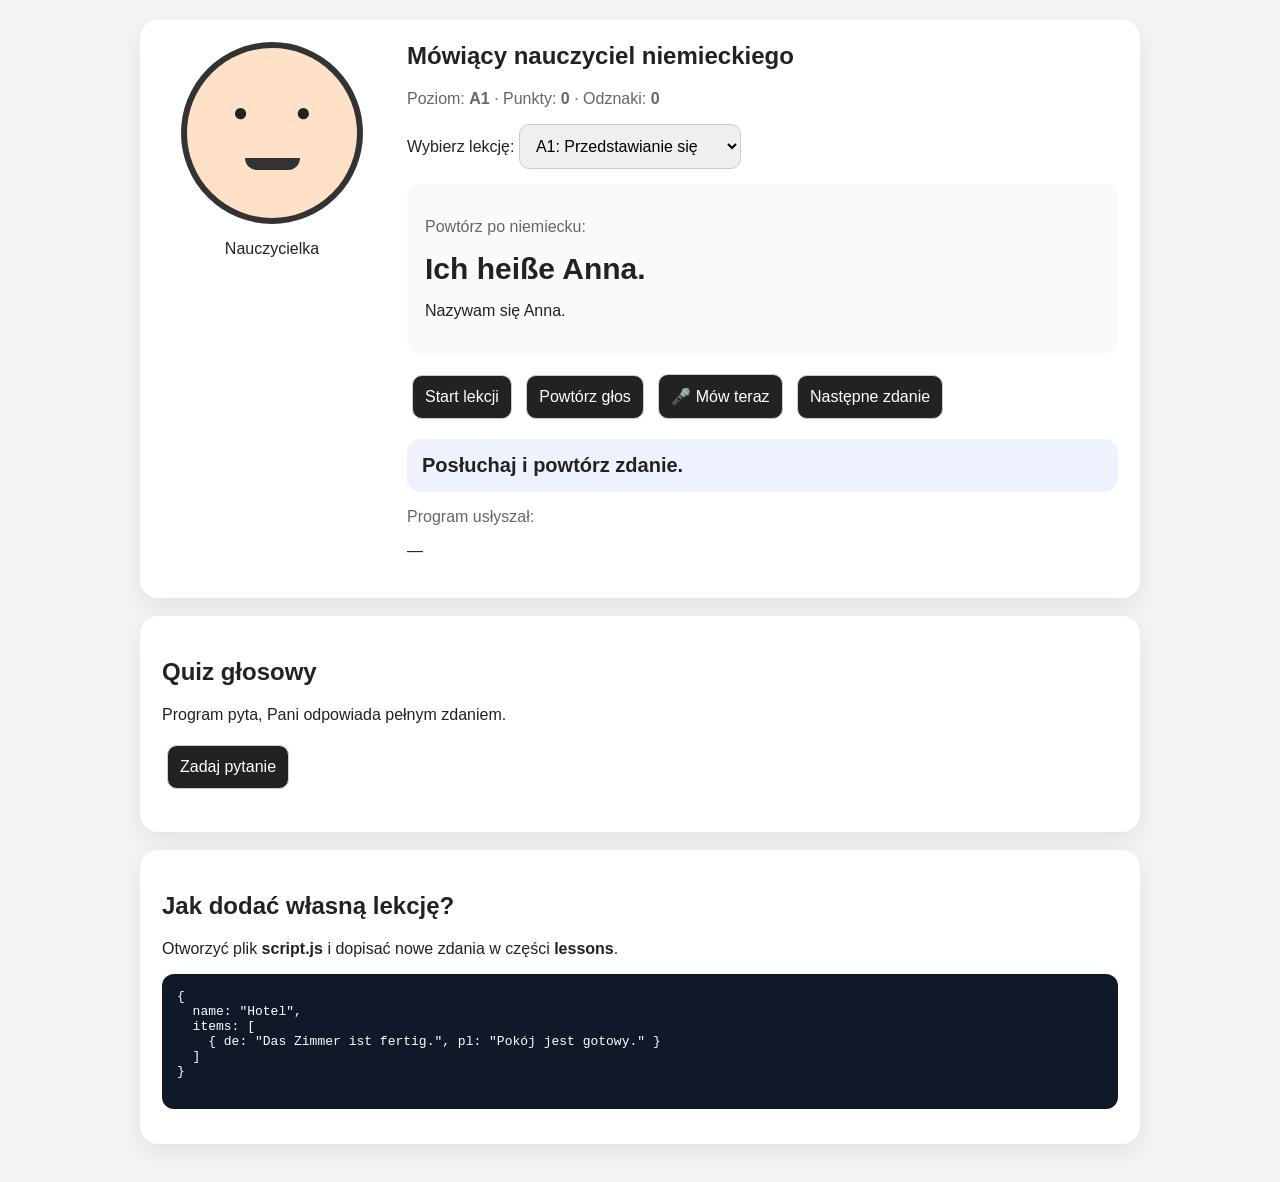
==== index.html @ e27eaa16 "Add files via upload" ====
<!DOCTYPE html>
<html lang="pl">
<head>
  <meta charset="UTF-8" />
  <meta name="viewport" content="width=device-width, initial-scale=1.0" />
  <title>Mówiący Nauczyciel Niemieckiego A1/A2</title>
  <link rel="stylesheet" href="style.css" />
</head>
<body>
  <main class="app">
    <section class="card hero">
      <div class="avatar" id="avatar">
        <div class="face">
          <div class="eyes">● ●</div>
          <div class="mouth" id="mouth"></div>
        </div>
        <p>Nauczycielka</p>
      </div>

      <div class="lesson">
        <h1>Mówiący nauczyciel niemieckiego</h1>
        <p class="small">Poziom: <strong id="level">A1</strong> · Punkty: <strong id="points">0</strong> · Odznaki: <strong id="badges">0</strong></p>

        <label for="lessonSelect">Wybierz lekcję:</label>
        <select id="lessonSelect"></select>

        <div class="phrase-box">
          <p class="label">Powtórz po niemiecku:</p>
          <h2 id="phrase">Kliknij „Start lekcji”</h2>
          <p id="translation"></p>
        </div>

        <div class="buttons">
          <button id="startBtn">Start lekcji</button>
          <button id="speakBtn">Powtórz głos</button>
          <button id="listenBtn">🎤 Mów teraz</button>
          <button id="nextBtn">Następne zdanie</button>
        </div>

        <div class="result" id="result">Tutaj pojawi się wynik wymowy.</div>

        <div class="heard">
          <p class="label">Program usłyszał:</p>
          <p id="heardText">—</p>
        </div>
      </div>
    </section>

    <section class="card">
      <h2>Quiz głosowy</h2>
      <p>Program pyta, Pani odpowiada pełnym zdaniem.</p>
      <button id="quizBtn">Zadaj pytanie</button>
      <p id="quizQuestion"></p>
      <p id="quizHint"></p>
    </section>

    <section class="card">
      <h2>Jak dodać własną lekcję?</h2>
      <p>Otworzyć plik <strong>script.js</strong> i dopisać nowe zdania w części <strong>lessons</strong>.</p>
      <pre>
{
  name: "Hotel",
  items: [
    { de: "Das Zimmer ist fertig.", pl: "Pokój jest gotowy." }
  ]
}
      </pre>
    </section>
  </main>

  <script src="script.js"></script>
</body>
</html>
---- style.css ----
body {
  margin: 0;
  font-family: Arial, sans-serif;
  background: #f3f4f6;
  color: #222;
}

.app {
  max-width: 1000px;
  margin: 0 auto;
  padding: 20px;
}

.card {
  background: white;
  border-radius: 18px;
  padding: 22px;
  margin-bottom: 18px;
  box-shadow: 0 8px 25px rgba(0,0,0,0.08);
}

.hero {
  display: grid;
  grid-template-columns: 220px 1fr;
  gap: 25px;
}

.avatar {
  text-align: center;
}

.face {
  width: 170px;
  height: 170px;
  border-radius: 50%;
  background: #ffe1c7;
  margin: 0 auto;
  display: flex;
  flex-direction: column;
  justify-content: center;
  align-items: center;
  border: 6px solid #333;
}

.eyes {
  font-size: 26px;
  letter-spacing: 20px;
  margin-left: 20px;
}

.mouth {
  width: 55px;
  height: 12px;
  margin-top: 30px;
  background: #333;
  border-radius: 0 0 30px 30px;
}

.avatar.speaking .mouth {
  animation: talk 0.25s infinite alternate;
}

@keyframes talk {
  from { height: 8px; width: 45px; }
  to { height: 32px; width: 65px; border-radius: 50%; }
}

h1 {
  margin-top: 0;
}

.small, .label {
  color: #666;
}

select, button {
  font-size: 16px;
  padding: 12px;
  border-radius: 10px;
  border: 1px solid #ccc;
}

button {
  cursor: pointer;
  background: #222;
  color: white;
  margin: 5px;
}

button:hover {
  opacity: 0.85;
}

.phrase-box {
  background: #f8fafc;
  padding: 18px;
  border-radius: 14px;
  margin: 15px 0;
}

.phrase-box h2 {
  font-size: 30px;
  margin: 5px 0;
}

.result {
  font-size: 20px;
  font-weight: bold;
  padding: 15px;
  border-radius: 14px;
  background: #eef2ff;
  margin-top: 15px;
}

.heard {
  margin-top: 15px;
}

pre {
  background: #111827;
  color: white;
  padding: 15px;
  border-radius: 12px;
  overflow-x: auto;
}

@media (max-width: 700px) {
  .hero {
    grid-template-columns: 1fr;
  }
}
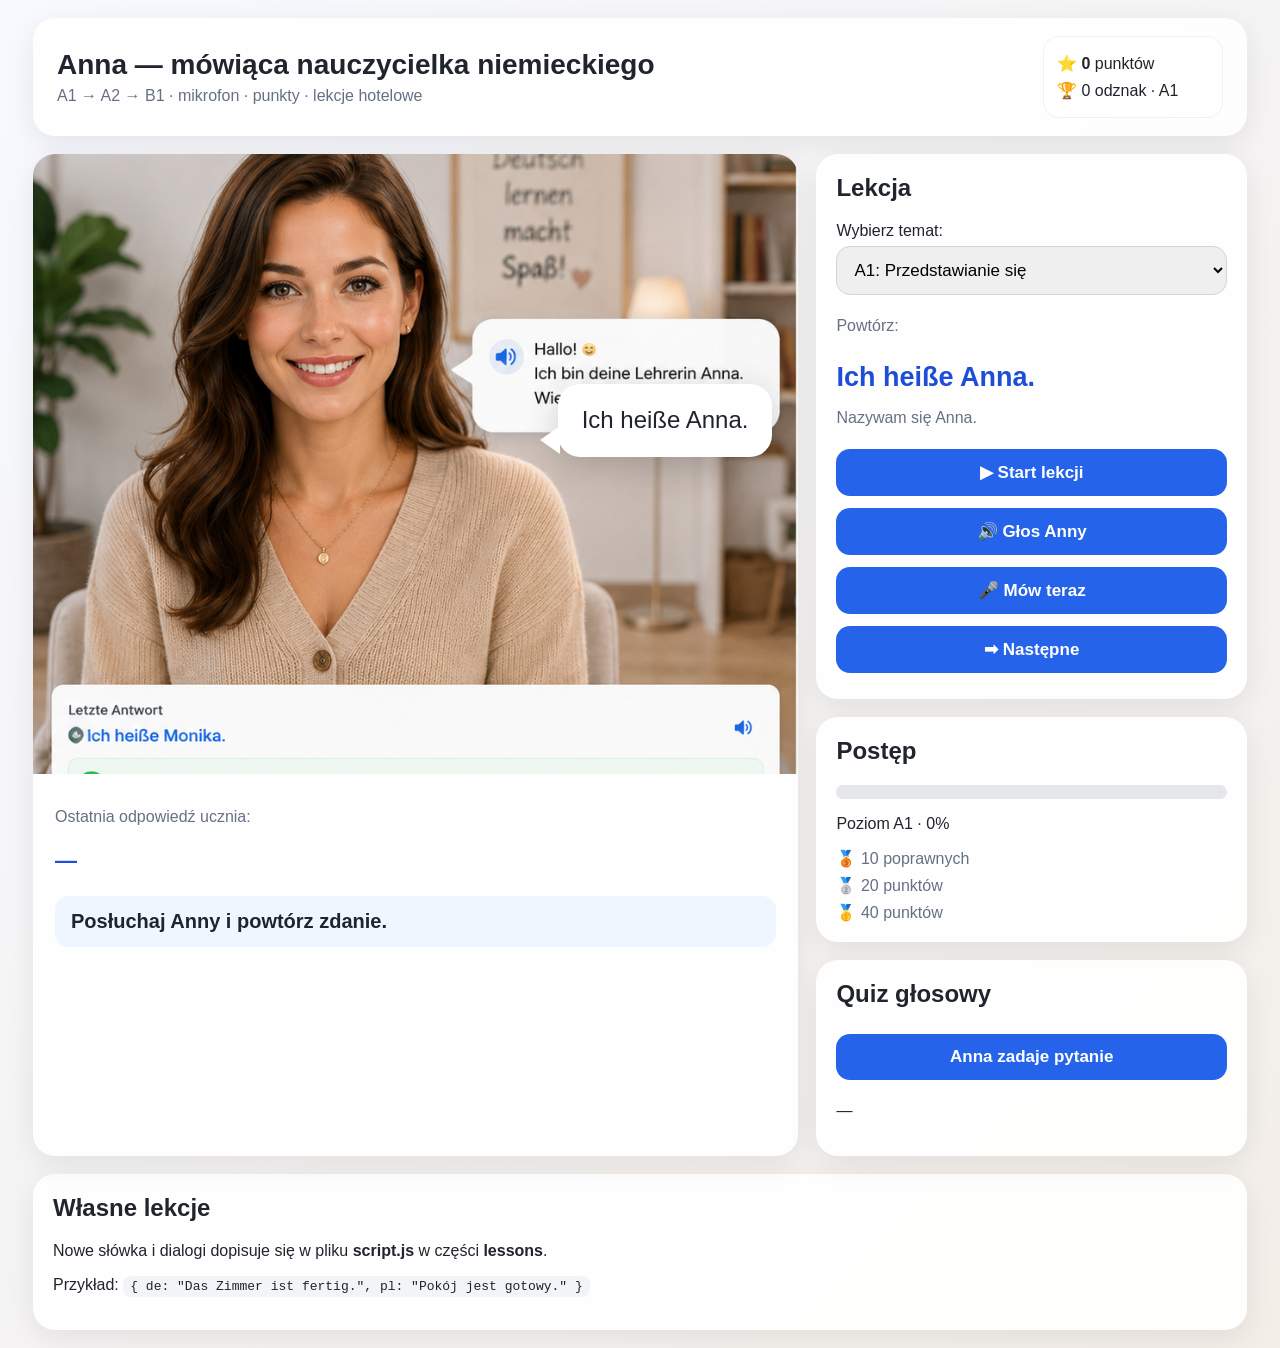
==== commit bc74e6b9: "Add files via upload" ====
--- a/index.html
+++ b/index.html
@@ -3,68 +3,85 @@
 <head>
   <meta charset="UTF-8" />
   <meta name="viewport" content="width=device-width, initial-scale=1.0" />
-  <title>Mówiący Nauczyciel Niemieckiego A1/A2</title>
+  <title>Anna — mówiąca nauczycielka niemieckiego</title>
   <link rel="stylesheet" href="style.css" />
 </head>
 <body>
   <main class="app">
-    <section class="card hero">
-      <div class="avatar" id="avatar">
-        <div class="face">
-          <div class="eyes">● ●</div>
-          <div class="mouth" id="mouth"></div>
-        </div>
-        <p>Nauczycielka</p>
+    <header class="topbar">
+      <div>
+        <h1>Anna — mówiąca nauczycielka niemieckiego</h1>
+        <p>A1 → A2 → B1 · mikrofon · punkty · lekcje hotelowe</p>
       </div>
+      <div class="scorebox">
+        ⭐ <strong id="points">0</strong> punktów<br>
+        🏆 <span id="badges">0</span> odznak · <span id="level">A1</span>
+      </div>
+    </header>
 
-      <div class="lesson">
-        <h1>Mówiący nauczyciel niemieckiego</h1>
-        <p class="small">Poziom: <strong id="level">A1</strong> · Punkty: <strong id="points">0</strong> · Odznaki: <strong id="badges">0</strong></p>
-
-        <label for="lessonSelect">Wybierz lekcję:</label>
-        <select id="lessonSelect"></select>
-
-        <div class="phrase-box">
-          <p class="label">Powtórz po niemiecku:</p>
-          <h2 id="phrase">Kliknij „Start lekcji”</h2>
-          <p id="translation"></p>
+    <section class="layout">
+      <section class="teacher-card">
+        <div class="teacher-wrap" id="teacherWrap">
+          <img src="anna_nauczycielka.png" alt="Anna, wirtualna nauczycielka niemieckiego" class="teacher-img">
+          <div class="speech-bubble" id="speechBubble">
+            Hallo! Ich bin deine Lehrerin Anna. Wie heißt du?
+          </div>
+          <div class="talk-indicator" id="talkIndicator">
+            <span></span><span></span><span></span>
+          </div>
         </div>
 
-        <div class="buttons">
-          <button id="startBtn">Start lekcji</button>
-          <button id="speakBtn">Powtórz głos</button>
-          <button id="listenBtn">🎤 Mów teraz</button>
-          <button id="nextBtn">Następne zdanie</button>
+        <div class="last-answer">
+          <p class="mini-title">Ostatnia odpowiedź ucznia:</p>
+          <p id="heardText">—</p>
+          <div class="feedback" id="result">Kliknij „Start lekcji”.</div>
+        </div>
+      </section>
+
+      <aside class="panel">
+        <div class="box">
+          <h2>Lekcja</h2>
+          <label for="lessonSelect">Wybierz temat:</label>
+          <select id="lessonSelect"></select>
+
+          <p class="mini-title">Powtórz:</p>
+          <h3 id="phrase">Ich heiße Anna.</h3>
+          <p id="translation">Nazywam się Anna.</p>
+
+          <div class="buttons">
+            <button id="startBtn">▶ Start lekcji</button>
+            <button id="speakBtn">🔊 Głos Anny</button>
+            <button id="listenBtn">🎤 Mów teraz</button>
+            <button id="nextBtn">➡ Następne</button>
+          </div>
         </div>
 
-        <div class="result" id="result">Tutaj pojawi się wynik wymowy.</div>
+        <div class="box">
+          <h2>Postęp</h2>
+          <div class="progress">
+            <div id="progressFill"></div>
+          </div>
+          <p id="progressText">Poziom A1</p>
+          <div class="badges">
+            <span>🥉 10 poprawnych</span>
+            <span>🥈 20 punktów</span>
+            <span>🥇 40 punktów</span>
+          </div>
+        </div>
 
-        <div class="heard">
-          <p class="label">Program usłyszał:</p>
-          <p id="heardText">—</p>
+        <div class="box">
+          <h2>Quiz głosowy</h2>
+          <button id="quizBtn">Anna zadaje pytanie</button>
+          <p id="quizQuestion">—</p>
+          <p class="hint" id="quizHint"></p>
         </div>
-      </div>
+      </aside>
     </section>
 
-    <section class="card">
-      <h2>Quiz głosowy</h2>
-      <p>Program pyta, Pani odpowiada pełnym zdaniem.</p>
-      <button id="quizBtn">Zadaj pytanie</button>
-      <p id="quizQuestion"></p>
-      <p id="quizHint"></p>
-    </section>
-
-    <section class="card">
-      <h2>Jak dodać własną lekcję?</h2>
-      <p>Otworzyć plik <strong>script.js</strong> i dopisać nowe zdania w części <strong>lessons</strong>.</p>
-      <pre>
-{
-  name: "Hotel",
-  items: [
-    { de: "Das Zimmer ist fertig.", pl: "Pokój jest gotowy." }
-  ]
-}
-      </pre>
+    <section class="box full">
+      <h2>Własne lekcje</h2>
+      <p>Nowe słówka i dialogi dopisuje się w pliku <strong>script.js</strong> w części <strong>lessons</strong>.</p>
+      <p>Przykład: <code>{ de: "Das Zimmer ist fertig.", pl: "Pokój jest gotowy." }</code></p>
     </section>
   </main>
 
--- a/style.css
+++ b/style.css
@@ -1,131 +1,273 @@
+* {
+  box-sizing: border-box;
+}
+
 body {
   margin: 0;
   font-family: Arial, sans-serif;
-  background: #f3f4f6;
-  color: #222;
+  background: linear-gradient(135deg, #f7f9ff, #f3eee8);
+  color: #20242c;
 }
 
 .app {
-  max-width: 1000px;
+  max-width: 1250px;
   margin: 0 auto;
-  padding: 20px;
-}
-
-.card {
+  padding: 18px;
+}
+
+.topbar {
+  background: rgba(255,255,255,0.88);
+  border-radius: 22px;
+  padding: 18px 24px;
+  display: flex;
+  justify-content: space-between;
+  gap: 18px;
+  align-items: center;
+  box-shadow: 0 8px 30px rgba(0,0,0,0.08);
+  margin-bottom: 18px;
+}
+
+.topbar h1 {
+  margin: 0 0 6px;
+  font-size: 28px;
+}
+
+.topbar p {
+  margin: 0;
+  color: #667085;
+}
+
+.scorebox {
+  min-width: 180px;
   background: white;
-  border-radius: 18px;
-  padding: 22px;
-  margin-bottom: 18px;
-  box-shadow: 0 8px 25px rgba(0,0,0,0.08);
-}
-
-.hero {
+  padding: 14px;
+  border-radius: 16px;
+  box-shadow: inset 0 0 0 1px #eef2f7;
+  line-height: 1.7;
+}
+
+.layout {
   display: grid;
-  grid-template-columns: 220px 1fr;
-  gap: 25px;
-}
-
-.avatar {
-  text-align: center;
-}
-
-.face {
-  width: 170px;
-  height: 170px;
-  border-radius: 50%;
-  background: #ffe1c7;
-  margin: 0 auto;
+  grid-template-columns: 1.6fr 0.9fr;
+  gap: 18px;
+}
+
+.teacher-card, .box {
+  background: rgba(255,255,255,0.92);
+  border-radius: 22px;
+  box-shadow: 0 8px 30px rgba(0,0,0,0.08);
+}
+
+.teacher-card {
+  overflow: hidden;
+}
+
+.teacher-wrap {
+  position: relative;
+  min-height: 620px;
+  background: #fff;
+}
+
+.teacher-img {
+  width: 100%;
+  height: 620px;
+  object-fit: cover;
+  object-position: left center;
+  display: block;
+}
+
+.speech-bubble {
+  position: absolute;
+  right: 26px;
+  top: 230px;
+  max-width: 410px;
+  background: white;
+  border-radius: 22px;
+  padding: 20px 24px;
+  font-size: 24px;
+  line-height: 1.35;
+  box-shadow: 0 10px 35px rgba(0,0,0,0.18);
+}
+
+.speech-bubble::before {
+  content: "";
+  position: absolute;
+  left: -18px;
+  top: 42px;
+  border-top: 14px solid transparent;
+  border-bottom: 14px solid transparent;
+  border-right: 20px solid white;
+}
+
+.talk-indicator {
+  display: none;
+  position: absolute;
+  left: 33%;
+  bottom: 205px;
+  background: rgba(255,255,255,0.9);
+  border-radius: 999px;
+  padding: 10px 14px;
+  gap: 6px;
+}
+
+.talk-indicator span {
+  width: 8px;
+  height: 20px;
+  background: #2563eb;
+  border-radius: 999px;
+  display: inline-block;
+  animation: wave 0.45s infinite alternate;
+}
+
+.talk-indicator span:nth-child(2) { animation-delay: 0.15s; }
+.talk-indicator span:nth-child(3) { animation-delay: 0.3s; }
+
+.teacher-wrap.speaking .talk-indicator {
   display: flex;
-  flex-direction: column;
-  justify-content: center;
-  align-items: center;
-  border: 6px solid #333;
-}
-
-.eyes {
-  font-size: 26px;
-  letter-spacing: 20px;
-  margin-left: 20px;
-}
-
-.mouth {
-  width: 55px;
-  height: 12px;
-  margin-top: 30px;
-  background: #333;
-  border-radius: 0 0 30px 30px;
-}
-
-.avatar.speaking .mouth {
-  animation: talk 0.25s infinite alternate;
-}
-
-@keyframes talk {
-  from { height: 8px; width: 45px; }
-  to { height: 32px; width: 65px; border-radius: 50%; }
-}
-
-h1 {
-  margin-top: 0;
-}
-
-.small, .label {
-  color: #666;
-}
-
-select, button {
-  font-size: 16px;
-  padding: 12px;
-  border-radius: 10px;
-  border: 1px solid #ccc;
-}
-
-button {
-  cursor: pointer;
-  background: #222;
-  color: white;
-  margin: 5px;
-}
-
-button:hover {
-  opacity: 0.85;
-}
-
-.phrase-box {
-  background: #f8fafc;
-  padding: 18px;
+}
+
+.teacher-wrap.speaking .teacher-img {
+  filter: brightness(1.04);
+}
+
+@keyframes wave {
+  from { transform: scaleY(0.45); }
+  to { transform: scaleY(1.4); }
+}
+
+.last-answer {
+  padding: 18px 22px 22px;
+}
+
+.mini-title {
+  color: #667085;
+  margin-bottom: 6px;
+}
+
+#heardText {
+  color: #1d4ed8;
+  font-size: 22px;
+  font-weight: bold;
+}
+
+.feedback {
+  padding: 14px 16px;
   border-radius: 14px;
-  margin: 15px 0;
-}
-
-.phrase-box h2 {
-  font-size: 30px;
-  margin: 5px 0;
-}
-
-.result {
+  background: #eef6ff;
   font-size: 20px;
   font-weight: bold;
-  padding: 15px;
+}
+
+.panel {
+  display: grid;
+  gap: 18px;
+}
+
+.box {
+  padding: 20px;
+}
+
+.box h2 {
+  margin-top: 0;
+}
+
+select, button {
+  width: 100%;
+  font-size: 17px;
+  padding: 13px;
   border-radius: 14px;
-  background: #eef2ff;
-  margin-top: 15px;
-}
-
-.heard {
-  margin-top: 15px;
-}
-
-pre {
-  background: #111827;
+  border: 1px solid #d0d5dd;
+  margin: 6px 0;
+}
+
+button {
+  border: none;
+  background: #2563eb;
   color: white;
-  padding: 15px;
-  border-radius: 12px;
-  overflow-x: auto;
-}
-
-@media (max-width: 700px) {
-  .hero {
-    grid-template-columns: 1fr;
-  }
-}
+  font-weight: bold;
+  cursor: pointer;
+}
+
+button:hover {
+  opacity: 0.9;
+}
+
+#phrase {
+  font-size: 27px;
+  color: #1d4ed8;
+  margin-bottom: 8px;
+}
+
+#translation {
+  color: #667085;
+}
+
+.progress {
+  height: 14px;
+  background: #e5e7eb;
+  border-radius: 999px;
+  overflow: hidden;
+}
+
+#progressFill {
+  height: 100%;
+  width: 0%;
+  background: #22c55e;
+  transition: width 0.3s;
+}
+
+.badges {
+  display: grid;
+  gap: 8px;
+  margin-top: 12px;
+  color: #667085;
+}
+
+.hint {
+  color: #667085;
+}
+
+.full {
+  margin-top: 18px;
+}
+
+code {
+  background: #f2f4f7;
+  padding: 3px 7px;
+  border-radius: 8px;
+}
+
+@media (max-width: 850px) {
+  .topbar, .layout {
+    display: block;
+  }
+
+  .scorebox {
+    margin-top: 14px;
+  }
+
+  .teacher-wrap {
+    min-height: 500px;
+  }
+
+  .teacher-img {
+    height: 500px;
+  }
+
+  .speech-bubble {
+    left: 18px;
+    right: 18px;
+    top: auto;
+    bottom: 30px;
+    max-width: none;
+    font-size: 19px;
+  }
+
+  .speech-bubble::before {
+    display: none;
+  }
+
+  .panel {
+    margin-top: 18px;
+  }
+}
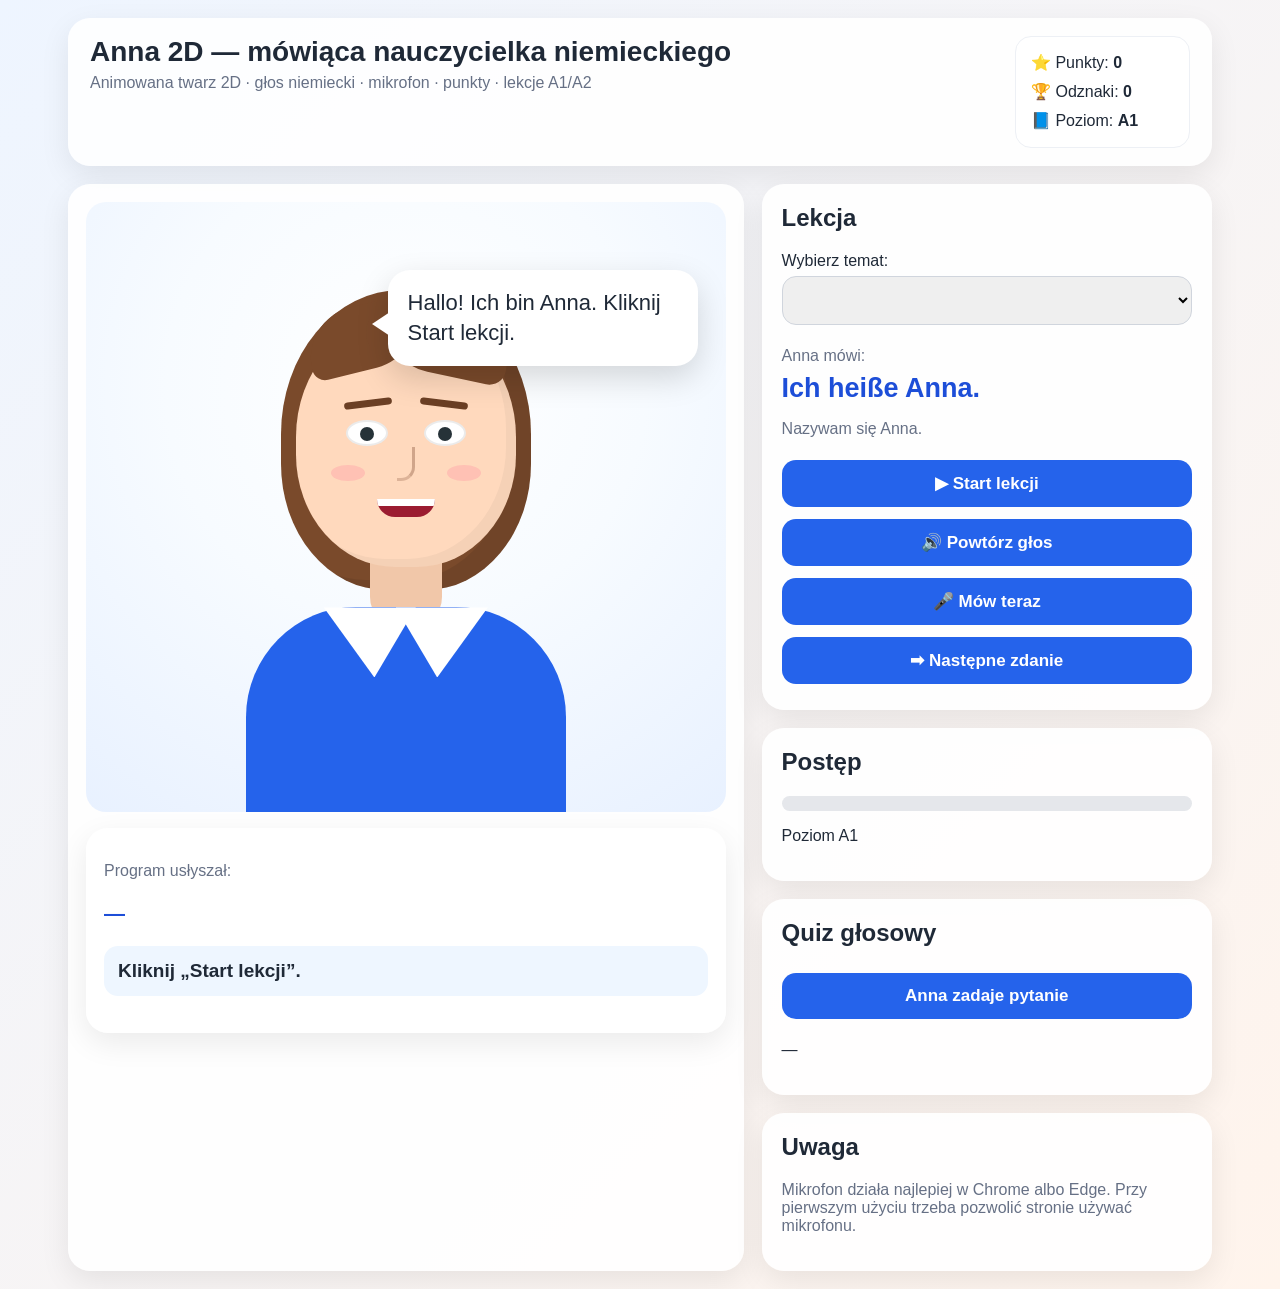
==== commit 34cff78c: "Add files via upload" ====
--- a/index.html
+++ b/index.html
@@ -3,85 +3,105 @@
 <head>
   <meta charset="UTF-8" />
   <meta name="viewport" content="width=device-width, initial-scale=1.0" />
-  <title>Anna — mówiąca nauczycielka niemieckiego</title>
+  <title>Anna 2D — mówiąca nauczycielka niemieckiego</title>
   <link rel="stylesheet" href="style.css" />
 </head>
 <body>
   <main class="app">
     <header class="topbar">
       <div>
-        <h1>Anna — mówiąca nauczycielka niemieckiego</h1>
-        <p>A1 → A2 → B1 · mikrofon · punkty · lekcje hotelowe</p>
+        <h1>Anna 2D — mówiąca nauczycielka niemieckiego</h1>
+        <p>Animowana twarz 2D · głos niemiecki · mikrofon · punkty · lekcje A1/A2</p>
       </div>
       <div class="scorebox">
-        ⭐ <strong id="points">0</strong> punktów<br>
-        🏆 <span id="badges">0</span> odznak · <span id="level">A1</span>
+        ⭐ Punkty: <strong id="points">0</strong><br>
+        🏆 Odznaki: <strong id="badges">0</strong><br>
+        📘 Poziom: <strong id="level">A1</strong>
       </div>
     </header>
 
-    <section class="layout">
-      <section class="teacher-card">
-        <div class="teacher-wrap" id="teacherWrap">
-          <img src="anna_nauczycielka.png" alt="Anna, wirtualna nauczycielka niemieckiego" class="teacher-img">
-          <div class="speech-bubble" id="speechBubble">
-            Hallo! Ich bin deine Lehrerin Anna. Wie heißt du?
+    <section class="main-grid">
+      <section class="teacher-area">
+        <div class="teacher" id="teacher">
+          <div class="hair back-hair"></div>
+          <div class="neck"></div>
+          <div class="body">
+            <div class="collar left"></div>
+            <div class="collar right"></div>
           </div>
-          <div class="talk-indicator" id="talkIndicator">
-            <span></span><span></span><span></span>
+
+          <div class="head">
+            <div class="hair fringe-1"></div>
+            <div class="hair fringe-2"></div>
+            <div class="hair fringe-3"></div>
+
+            <div class="eyebrow left"></div>
+            <div class="eyebrow right"></div>
+
+            <div class="eye left">
+              <div class="pupil"></div>
+            </div>
+            <div class="eye right">
+              <div class="pupil"></div>
+            </div>
+
+            <div class="nose"></div>
+            <div class="cheek left"></div>
+            <div class="cheek right"></div>
+
+            <div class="mouth" id="mouth">
+              <div class="teeth"></div>
+            </div>
+          </div>
+
+          <div class="speech" id="speechBubble">
+            Hallo! Ich bin Anna. Kliknij Start lekcji.
           </div>
         </div>
 
-        <div class="last-answer">
-          <p class="mini-title">Ostatnia odpowiedź ucznia:</p>
+        <div class="answer-card">
+          <p class="label">Program usłyszał:</p>
           <p id="heardText">—</p>
-          <div class="feedback" id="result">Kliknij „Start lekcji”.</div>
+          <p class="feedback" id="result">Kliknij „Start lekcji”.</p>
         </div>
       </section>
 
-      <aside class="panel">
-        <div class="box">
+      <aside class="control-panel">
+        <section class="box">
           <h2>Lekcja</h2>
           <label for="lessonSelect">Wybierz temat:</label>
           <select id="lessonSelect"></select>
 
-          <p class="mini-title">Powtórz:</p>
+          <p class="label">Anna mówi:</p>
           <h3 id="phrase">Ich heiße Anna.</h3>
           <p id="translation">Nazywam się Anna.</p>
 
           <div class="buttons">
             <button id="startBtn">▶ Start lekcji</button>
-            <button id="speakBtn">🔊 Głos Anny</button>
+            <button id="speakBtn">🔊 Powtórz głos</button>
             <button id="listenBtn">🎤 Mów teraz</button>
-            <button id="nextBtn">➡ Następne</button>
+            <button id="nextBtn">➡ Następne zdanie</button>
           </div>
-        </div>
+        </section>
 
-        <div class="box">
+        <section class="box">
           <h2>Postęp</h2>
-          <div class="progress">
-            <div id="progressFill"></div>
-          </div>
+          <div class="progress"><div id="progressFill"></div></div>
           <p id="progressText">Poziom A1</p>
-          <div class="badges">
-            <span>🥉 10 poprawnych</span>
-            <span>🥈 20 punktów</span>
-            <span>🥇 40 punktów</span>
-          </div>
-        </div>
+        </section>
 
-        <div class="box">
+        <section class="box">
           <h2>Quiz głosowy</h2>
           <button id="quizBtn">Anna zadaje pytanie</button>
           <p id="quizQuestion">—</p>
           <p class="hint" id="quizHint"></p>
-        </div>
+        </section>
+
+        <section class="box small">
+          <h2>Uwaga</h2>
+          <p>Mikrofon działa najlepiej w Chrome albo Edge. Przy pierwszym użyciu trzeba pozwolić stronie używać mikrofonu.</p>
+        </section>
       </aside>
-    </section>
-
-    <section class="box full">
-      <h2>Własne lekcje</h2>
-      <p>Nowe słówka i dialogi dopisuje się w pliku <strong>script.js</strong> w części <strong>lessons</strong>.</p>
-      <p>Przykład: <code>{ de: "Das Zimmer ist fertig.", pl: "Pokój jest gotowy." }</code></p>
     </section>
   </main>
 
--- a/style.css
+++ b/style.css
@@ -5,26 +5,25 @@
 body {
   margin: 0;
   font-family: Arial, sans-serif;
-  background: linear-gradient(135deg, #f7f9ff, #f3eee8);
-  color: #20242c;
+  background: linear-gradient(135deg, #eef5ff, #fff4ec);
+  color: #1f2937;
 }
 
 .app {
-  max-width: 1250px;
+  max-width: 1180px;
   margin: 0 auto;
   padding: 18px;
 }
 
 .topbar {
-  background: rgba(255,255,255,0.88);
+  background: rgba(255,255,255,0.9);
   border-radius: 22px;
-  padding: 18px 24px;
+  padding: 18px 22px;
+  margin-bottom: 18px;
   display: flex;
   justify-content: space-between;
-  gap: 18px;
-  align-items: center;
-  box-shadow: 0 8px 30px rgba(0,0,0,0.08);
-  margin-bottom: 18px;
+  gap: 16px;
+  box-shadow: 0 10px 30px rgba(0,0,0,0.08);
 }
 
 .topbar h1 {
@@ -38,127 +37,311 @@
 }
 
 .scorebox {
-  min-width: 180px;
-  background: white;
-  padding: 14px;
+  min-width: 175px;
+  background: #ffffff;
+  border: 1px solid #edf0f5;
   border-radius: 16px;
-  box-shadow: inset 0 0 0 1px #eef2f7;
-  line-height: 1.7;
-}
-
-.layout {
+  padding: 12px 15px;
+  line-height: 1.8;
+}
+
+.main-grid {
   display: grid;
-  grid-template-columns: 1.6fr 0.9fr;
+  grid-template-columns: 1.35fr 0.9fr;
   gap: 18px;
 }
 
-.teacher-card, .box {
+.teacher-area, .box, .answer-card {
   background: rgba(255,255,255,0.92);
   border-radius: 22px;
-  box-shadow: 0 8px 30px rgba(0,0,0,0.08);
-}
-
-.teacher-card {
+  box-shadow: 0 10px 30px rgba(0,0,0,0.08);
+}
+
+.teacher-area {
+  padding: 18px;
+}
+
+.teacher {
+  position: relative;
+  height: 610px;
+  border-radius: 20px;
+  background: radial-gradient(circle at 50% 30%, #ffffff 0, #f7fbff 45%, #e8f1ff 100%);
   overflow: hidden;
 }
 
-.teacher-wrap {
-  position: relative;
-  min-height: 620px;
-  background: #fff;
-}
-
-.teacher-img {
+.teacher.speaking .head {
+  animation: headTalk 1.2s infinite ease-in-out;
+}
+
+@keyframes headTalk {
+  0%, 100% { transform: translateX(-50%) rotate(-1deg); }
+  50% { transform: translateX(-50%) rotate(1.5deg); }
+}
+
+.back-hair {
+  position: absolute;
+  width: 250px;
+  height: 300px;
+  background: #7a4a2b;
+  border-radius: 48% 48% 42% 42%;
+  left: 50%;
+  top: 88px;
+  transform: translateX(-50%);
+  box-shadow: inset -20px -10px 0 rgba(0,0,0,0.08);
+}
+
+.neck {
+  position: absolute;
+  width: 72px;
+  height: 100px;
+  background: #f1c7a9;
+  left: 50%;
+  top: 325px;
+  transform: translateX(-50%);
+  border-radius: 30px;
+}
+
+.body {
+  position: absolute;
+  width: 320px;
+  height: 230px;
+  background: #2563eb;
+  left: 50%;
+  top: 405px;
+  transform: translateX(-50%);
+  border-radius: 110px 110px 0 0;
+}
+
+.collar {
+  position: absolute;
+  width: 92px;
+  height: 70px;
+  background: white;
+  top: 0;
+}
+
+.collar.left {
+  left: 78px;
+  clip-path: polygon(0 0, 100% 0, 55% 100%);
+}
+
+.collar.right {
+  right: 78px;
+  clip-path: polygon(0 0, 100% 0, 45% 100%);
+}
+
+.head {
+  position: absolute;
+  width: 220px;
+  height: 250px;
+  background: #ffd9bd;
+  left: 50%;
+  top: 115px;
+  transform: translateX(-50%);
+  border-radius: 48% 48% 45% 45%;
+  box-shadow: inset -10px -8px 0 rgba(0,0,0,0.04);
+  transform-origin: 50% 85%;
+}
+
+.fringe-1, .fringe-2, .fringe-3 {
+  position: absolute;
+  background: #7a4a2b;
+  top: -12px;
+}
+
+.fringe-1 {
+  width: 115px;
+  height: 65px;
+  left: 10px;
+  border-radius: 80px 20px 80px 20px;
+  transform: rotate(-14deg);
+}
+
+.fringe-2 {
+  width: 130px;
+  height: 70px;
+  right: 5px;
+  border-radius: 20px 80px 25px 80px;
+  transform: rotate(12deg);
+}
+
+.fringe-3 {
+  width: 80px;
+  height: 55px;
+  left: 70px;
+  border-radius: 40px;
+}
+
+.eyebrow {
+  position: absolute;
+  top: 83px;
+  width: 48px;
+  height: 7px;
+  background: #6b3f24;
+  border-radius: 20px;
+}
+
+.eyebrow.left {
+  left: 48px;
+  transform: rotate(-7deg);
+}
+
+.eyebrow.right {
+  right: 48px;
+  transform: rotate(7deg);
+}
+
+.eye {
+  position: absolute;
+  top: 103px;
+  width: 42px;
+  height: 26px;
+  background: white;
+  border-radius: 50%;
+  overflow: hidden;
+  border: 2px solid rgba(0,0,0,0.08);
+  animation: blink 5s infinite;
+}
+
+.eye.left {
+  left: 50px;
+}
+
+.eye.right {
+  right: 50px;
+}
+
+@keyframes blink {
+  0%, 92%, 100% { transform: scaleY(1); }
+  95% { transform: scaleY(0.08); }
+}
+
+.pupil {
+  width: 14px;
+  height: 14px;
+  background: #263238;
+  border-radius: 50%;
+  margin: 5px auto;
+}
+
+.nose {
+  position: absolute;
+  left: 50%;
+  top: 130px;
+  width: 18px;
+  height: 34px;
+  border-right: 3px solid rgba(120,70,45,0.35);
+  border-bottom: 3px solid rgba(120,70,45,0.25);
+  border-radius: 0 0 14px 0;
+  transform: translateX(-50%);
+}
+
+.cheek {
+  position: absolute;
+  top: 148px;
+  width: 34px;
+  height: 16px;
+  background: rgba(255,120,150,0.25);
+  border-radius: 50%;
+}
+
+.cheek.left {
+  left: 35px;
+}
+
+.cheek.right {
+  right: 35px;
+}
+
+.mouth {
+  position: absolute;
+  left: 50%;
+  top: 182px;
+  width: 58px;
+  height: 18px;
+  background: #9b1c31;
+  border-radius: 0 0 40px 40px;
+  transform: translateX(-50%);
+  overflow: hidden;
+  transition: height 0.1s, width 0.1s, border-radius 0.1s;
+}
+
+.teeth {
   width: 100%;
-  height: 620px;
-  object-fit: cover;
-  object-position: left center;
-  display: block;
-}
-
-.speech-bubble {
-  position: absolute;
-  right: 26px;
-  top: 230px;
-  max-width: 410px;
+  height: 7px;
   background: white;
+}
+
+.teacher.speaking .mouth {
+  animation: mouthTalk 0.23s infinite alternate;
+}
+
+@keyframes mouthTalk {
+  0% {
+    width: 42px;
+    height: 10px;
+    border-radius: 0 0 30px 30px;
+  }
+  50% {
+    width: 56px;
+    height: 30px;
+    border-radius: 45%;
+  }
+  100% {
+    width: 68px;
+    height: 42px;
+    border-radius: 50%;
+  }
+}
+
+.speech {
+  position: absolute;
+  right: 28px;
+  top: 68px;
+  max-width: 310px;
+  background: white;
+  padding: 18px 20px;
   border-radius: 22px;
-  padding: 20px 24px;
-  font-size: 24px;
+  font-size: 22px;
   line-height: 1.35;
-  box-shadow: 0 10px 35px rgba(0,0,0,0.18);
-}
-
-.speech-bubble::before {
+  box-shadow: 0 12px 32px rgba(0,0,0,0.15);
+}
+
+.speech::after {
   content: "";
   position: absolute;
-  left: -18px;
-  top: 42px;
-  border-top: 14px solid transparent;
-  border-bottom: 14px solid transparent;
-  border-right: 20px solid white;
-}
-
-.talk-indicator {
-  display: none;
-  position: absolute;
-  left: 33%;
-  bottom: 205px;
-  background: rgba(255,255,255,0.9);
-  border-radius: 999px;
-  padding: 10px 14px;
-  gap: 6px;
-}
-
-.talk-indicator span {
-  width: 8px;
-  height: 20px;
-  background: #2563eb;
-  border-radius: 999px;
-  display: inline-block;
-  animation: wave 0.45s infinite alternate;
-}
-
-.talk-indicator span:nth-child(2) { animation-delay: 0.15s; }
-.talk-indicator span:nth-child(3) { animation-delay: 0.3s; }
-
-.teacher-wrap.speaking .talk-indicator {
-  display: flex;
-}
-
-.teacher-wrap.speaking .teacher-img {
-  filter: brightness(1.04);
-}
-
-@keyframes wave {
-  from { transform: scaleY(0.45); }
-  to { transform: scaleY(1.4); }
-}
-
-.last-answer {
-  padding: 18px 22px 22px;
-}
-
-.mini-title {
+  left: -16px;
+  bottom: 30px;
+  border-top: 12px solid transparent;
+  border-bottom: 12px solid transparent;
+  border-right: 18px solid white;
+}
+
+.answer-card {
+  margin-top: 16px;
+  padding: 18px;
+}
+
+.label {
   color: #667085;
-  margin-bottom: 6px;
+  margin-bottom: 7px;
 }
 
 #heardText {
   color: #1d4ed8;
-  font-size: 22px;
+  font-size: 21px;
   font-weight: bold;
 }
 
 .feedback {
-  padding: 14px 16px;
+  background: #eef6ff;
   border-radius: 14px;
-  background: #eef6ff;
-  font-size: 20px;
+  padding: 14px;
+  font-size: 19px;
   font-weight: bold;
 }
 
-.panel {
+.control-panel {
   display: grid;
   gap: 18px;
 }
@@ -195,15 +378,15 @@
 #phrase {
   font-size: 27px;
   color: #1d4ed8;
-  margin-bottom: 8px;
-}
-
-#translation {
+  margin: 8px 0;
+}
+
+#translation, .hint, .small p {
   color: #667085;
 }
 
 .progress {
-  height: 14px;
+  height: 15px;
   background: #e5e7eb;
   border-radius: 999px;
   overflow: hidden;
@@ -211,63 +394,34 @@
 
 #progressFill {
   height: 100%;
-  width: 0%;
+  width: 0;
   background: #22c55e;
   transition: width 0.3s;
 }
 
-.badges {
-  display: grid;
-  gap: 8px;
-  margin-top: 12px;
-  color: #667085;
-}
-
-.hint {
-  color: #667085;
-}
-
-.full {
-  margin-top: 18px;
-}
-
-code {
-  background: #f2f4f7;
-  padding: 3px 7px;
-  border-radius: 8px;
-}
-
-@media (max-width: 850px) {
-  .topbar, .layout {
+@media (max-width: 900px) {
+  .topbar, .main-grid {
     display: block;
   }
 
-  .scorebox {
-    margin-top: 14px;
-  }
-
-  .teacher-wrap {
-    min-height: 500px;
-  }
-
-  .teacher-img {
-    height: 500px;
-  }
-
-  .speech-bubble {
+  .scorebox, .control-panel {
+    margin-top: 16px;
+  }
+
+  .teacher {
+    height: 560px;
+  }
+
+  .speech {
     left: 18px;
     right: 18px;
     top: auto;
-    bottom: 30px;
+    bottom: 24px;
     max-width: none;
     font-size: 19px;
   }
 
-  .speech-bubble::before {
+  .speech::after {
     display: none;
   }
-
-  .panel {
-    margin-top: 18px;
-  }
-}
+}
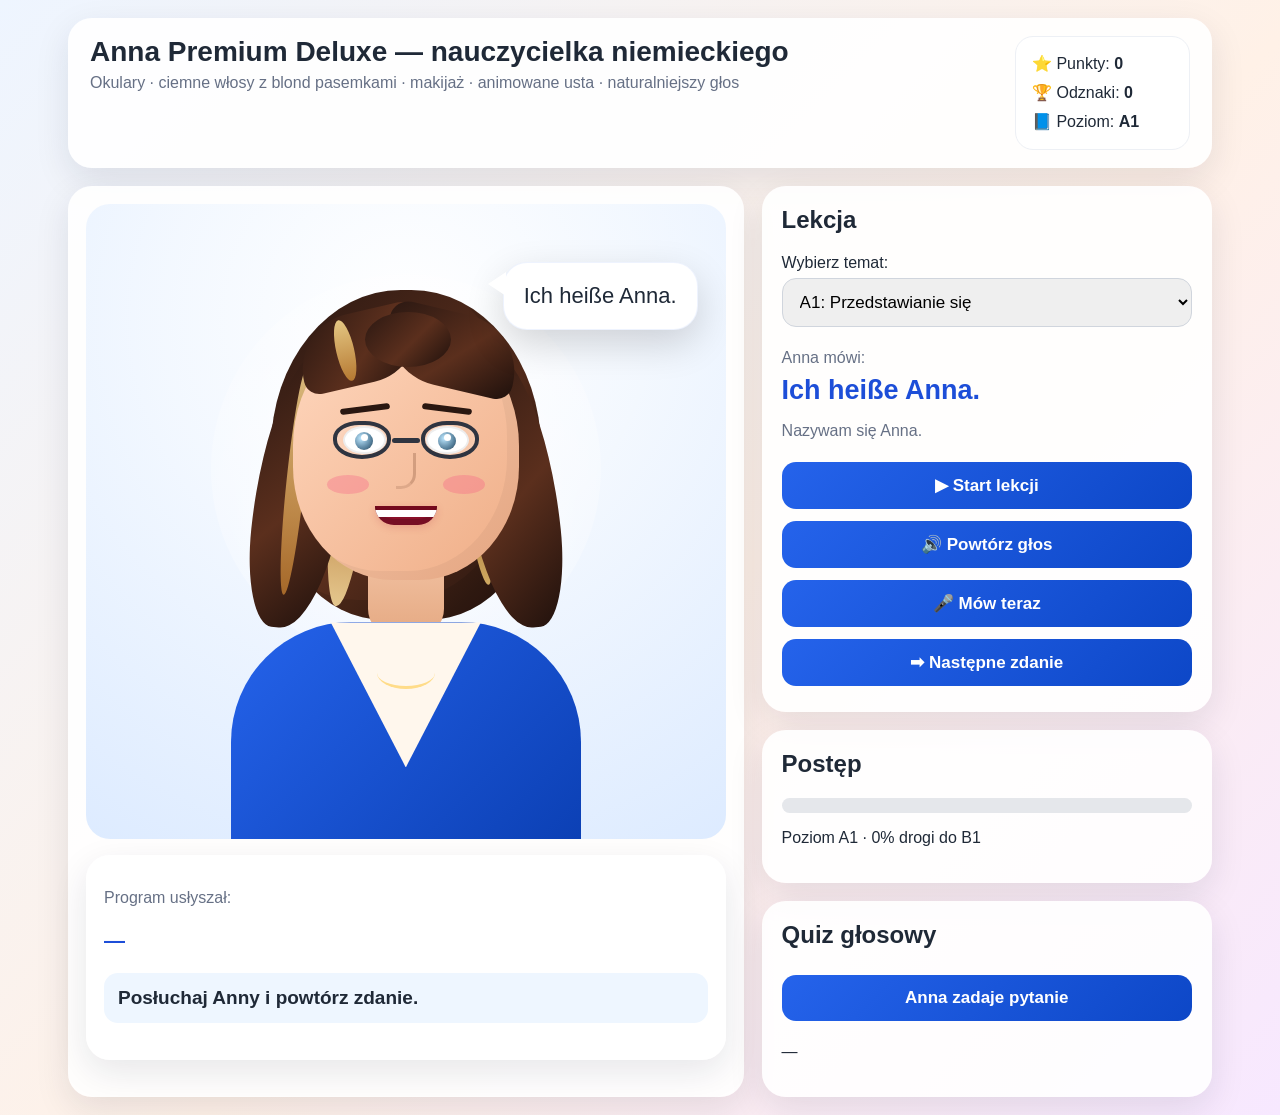
==== commit fa6a6175: "Add files via upload" ====
--- a/index.html
+++ b/index.html
@@ -3,108 +3,73 @@
 <head>
   <meta charset="UTF-8" />
   <meta name="viewport" content="width=device-width, initial-scale=1.0" />
-  <title>Anna 2D — mówiąca nauczycielka niemieckiego</title>
+  <title>Anna Premium Deluxe</title>
   <link rel="stylesheet" href="style.css" />
 </head>
 <body>
-  <main class="app">
-    <header class="topbar">
-      <div>
-        <h1>Anna 2D — mówiąca nauczycielka niemieckiego</h1>
-        <p>Animowana twarz 2D · głos niemiecki · mikrofon · punkty · lekcje A1/A2</p>
+<main class="app">
+  <header class="topbar">
+    <div>
+      <h1>Anna Premium Deluxe — nauczycielka niemieckiego</h1>
+      <p>Okulary · ciemne włosy z blond pasemkami · makijaż · animowane usta · naturalniejszy głos</p>
+    </div>
+    <div class="scorebox">⭐ Punkty: <b id="points">0</b><br>🏆 Odznaki: <b id="badges">0</b><br>📘 Poziom: <b id="level">A1</b></div>
+  </header>
+
+  <section class="main-grid">
+    <section class="teacher-area">
+      <div class="stage">
+        <div class="teacher" id="teacher">
+          <div class="glow"></div>
+          <div class="hair-back"></div><div class="hair-side left"></div><div class="hair-side right"></div>
+          <div class="neck"></div>
+          <div class="body"><div class="shirt"></div><div class="necklace"></div></div>
+          <div class="head">
+            <div class="bang b1"></div><div class="bang b2"></div><div class="bang b3"></div>
+            <div class="brow left"></div><div class="brow right"></div>
+            <div class="eye left"><div class="iris"></div><div class="shine"></div></div>
+            <div class="eye right"><div class="iris"></div><div class="shine"></div></div>
+            <div class="glasses g-left"></div><div class="glasses g-right"></div><div class="glasses-bridge"></div>
+            <div class="nose"></div>
+            <div class="cheek left"></div><div class="cheek right"></div>
+            <div class="mouth"><div class="lip"></div><div class="teeth"></div><div class="tongue"></div></div>
+          </div>
+          <div class="speech" id="speechBubble">Hallo! Ich bin Anna.</div>
+        </div>
       </div>
-      <div class="scorebox">
-        ⭐ Punkty: <strong id="points">0</strong><br>
-        🏆 Odznaki: <strong id="badges">0</strong><br>
-        📘 Poziom: <strong id="level">A1</strong>
+      <div class="answer-card">
+        <p class="label">Program usłyszał:</p>
+        <p id="heardText">—</p>
+        <p class="feedback" id="result">Kliknij „Start lekcji”.</p>
       </div>
-    </header>
+    </section>
 
-    <section class="main-grid">
-      <section class="teacher-area">
-        <div class="teacher" id="teacher">
-          <div class="hair back-hair"></div>
-          <div class="neck"></div>
-          <div class="body">
-            <div class="collar left"></div>
-            <div class="collar right"></div>
-          </div>
-
-          <div class="head">
-            <div class="hair fringe-1"></div>
-            <div class="hair fringe-2"></div>
-            <div class="hair fringe-3"></div>
-
-            <div class="eyebrow left"></div>
-            <div class="eyebrow right"></div>
-
-            <div class="eye left">
-              <div class="pupil"></div>
-            </div>
-            <div class="eye right">
-              <div class="pupil"></div>
-            </div>
-
-            <div class="nose"></div>
-            <div class="cheek left"></div>
-            <div class="cheek right"></div>
-
-            <div class="mouth" id="mouth">
-              <div class="teeth"></div>
-            </div>
-          </div>
-
-          <div class="speech" id="speechBubble">
-            Hallo! Ich bin Anna. Kliknij Start lekcji.
-          </div>
-        </div>
-
-        <div class="answer-card">
-          <p class="label">Program usłyszał:</p>
-          <p id="heardText">—</p>
-          <p class="feedback" id="result">Kliknij „Start lekcji”.</p>
-        </div>
+    <aside class="panel">
+      <section class="box">
+        <h2>Lekcja</h2>
+        <label for="lessonSelect">Wybierz temat:</label>
+        <select id="lessonSelect"></select>
+        <p class="label">Anna mówi:</p>
+        <h3 id="phrase">Ich heiße Anna.</h3>
+        <p id="translation">Nazywam się Anna.</p>
+        <button id="startBtn">▶ Start lekcji</button>
+        <button id="speakBtn">🔊 Powtórz głos</button>
+        <button id="listenBtn">🎤 Mów teraz</button>
+        <button id="nextBtn">➡ Następne zdanie</button>
       </section>
-
-      <aside class="control-panel">
-        <section class="box">
-          <h2>Lekcja</h2>
-          <label for="lessonSelect">Wybierz temat:</label>
-          <select id="lessonSelect"></select>
-
-          <p class="label">Anna mówi:</p>
-          <h3 id="phrase">Ich heiße Anna.</h3>
-          <p id="translation">Nazywam się Anna.</p>
-
-          <div class="buttons">
-            <button id="startBtn">▶ Start lekcji</button>
-            <button id="speakBtn">🔊 Powtórz głos</button>
-            <button id="listenBtn">🎤 Mów teraz</button>
-            <button id="nextBtn">➡ Następne zdanie</button>
-          </div>
-        </section>
-
-        <section class="box">
-          <h2>Postęp</h2>
-          <div class="progress"><div id="progressFill"></div></div>
-          <p id="progressText">Poziom A1</p>
-        </section>
-
-        <section class="box">
-          <h2>Quiz głosowy</h2>
-          <button id="quizBtn">Anna zadaje pytanie</button>
-          <p id="quizQuestion">—</p>
-          <p class="hint" id="quizHint"></p>
-        </section>
-
-        <section class="box small">
-          <h2>Uwaga</h2>
-          <p>Mikrofon działa najlepiej w Chrome albo Edge. Przy pierwszym użyciu trzeba pozwolić stronie używać mikrofonu.</p>
-        </section>
-      </aside>
-    </section>
-  </main>
-
-  <script src="script.js"></script>
+      <section class="box">
+        <h2>Postęp</h2>
+        <div class="progress"><div id="progressFill"></div></div>
+        <p id="progressText">Poziom A1</p>
+      </section>
+      <section class="box">
+        <h2>Quiz głosowy</h2>
+        <button id="quizBtn">Anna zadaje pytanie</button>
+        <p id="quizQuestion">—</p><p class="hint" id="quizHint"></p>
+      </section>
+    </aside>
+  </section>
+</main>
+<script src="script.js"></script>
 </body>
 </html>
--- a/style.css
+++ b/style.css
@@ -1,427 +1,119 @@
-* {
-  box-sizing: border-box;
+*{box-sizing:border-box}body{margin:0;font-family:Arial,sans-serif;background:linear-gradient(135deg,#eef5ff,#fff3ea);color:#1f2937}.app{max-width:1180px;margin:auto;padding:18px}.topbar,.teacher-area,.box,.answer-card{background:rgba(255,255,255,.92);border-radius:24px;box-shadow:0 12px 35px rgba(20,30,60,.1)}.topbar{padding:18px 22px;margin-bottom:18px;display:flex;justify-content:space-between;gap:16px}.topbar h1{margin:0 0 6px;font-size:28px}.topbar p{margin:0;color:#667085}.scorebox{min-width:175px;background:#fff;border:1px solid #edf0f5;border-radius:18px;padding:13px 16px;line-height:1.8}.main-grid{display:grid;grid-template-columns:1.35fr .9fr;gap:18px}.teacher-area{padding:18px}.stage{height:635px;border-radius:24px;background:radial-gradient(circle at 50% 18%,#fff,rgba(239,246,255,.75) 40%,#ddebff 100%);overflow:hidden;position:relative}.teacher{position:relative;width:100%;height:100%}.glow{position:absolute;width:390px;height:390px;left:50%;top:70px;transform:translateX(-50%);background:radial-gradient(circle,rgba(255,255,255,.95),rgba(255,255,255,0));border-radius:50%}.hair-back{position:absolute;width:270px;height:330px;left:50%;top:86px;transform:translateX(-50%);border-radius:48% 48% 42% 42%;background:linear-gradient(135deg,#8b4e2d,#3f2114);box-shadow:inset -26px -20px 0 rgba(0,0,0,.11)}.hair-side{position:absolute;width:90px;height:285px;top:140px;background:linear-gradient(135deg,#8b4e2d,#3f2114)}.hair-side.left{left:calc(50% - 150px);border-radius:80% 20% 70% 40%;transform:rotate(6deg)}.hair-side.right{right:calc(50% - 150px);border-radius:20% 80% 40% 70%;transform:rotate(-6deg)}.neck{position:absolute;width:76px;height:98px;background:linear-gradient(#f4c6a8,#e5a982);left:50%;top:335px;transform:translateX(-50%);border-radius:28px}.body{position:absolute;width:350px;height:235px;left:50%;top:418px;transform:translateX(-50%);background:linear-gradient(135deg,#2563eb,#0b3fb3);border-radius:120px 120px 0 0}.shirt{position:absolute;width:150px;height:145px;background:#fff7ed;left:50%;top:0;transform:translateX(-50%);clip-path:polygon(50% 100%,0 0,100% 0)}.necklace{position:absolute;width:58px;height:32px;border-bottom:3px solid rgba(255,215,120,.85);border-radius:50%;left:50%;top:35px;transform:translateX(-50%)}.head{position:absolute;width:226px;height:258px;background:linear-gradient(135deg,#ffd9bd,#efb38d);left:50%;top:118px;transform:translateX(-50%);border-radius:48% 48% 44% 44%;box-shadow:inset -12px -9px 0 rgba(0,0,0,.045);transform-origin:50% 86%}.teacher.speaking .head{animation:headTalk 1.15s infinite ease-in-out}.teacher.happy .head{animation:happyNod .75s ease-in-out}@keyframes headTalk{0%,100%{transform:translateX(-50%) rotate(-1deg) translateY(0)}50%{transform:translateX(-50%) rotate(1.4deg) translateY(-2px)}}@keyframes happyNod{0%,100%{transform:translateX(-50%) translateY(0)}50%{transform:translateX(-50%) translateY(-7px)}}.bang{position:absolute;top:-10px;background:linear-gradient(135deg,#9a5732,#4b2818)}.b1{width:125px;height:72px;left:5px;border-radius:80px 22px 80px 22px;transform:rotate(-13deg)}.b2{width:135px;height:76px;right:0;border-radius:25px 80px 22px 80px;transform:rotate(13deg)}.b3{width:86px;height:55px;left:72px;border-radius:50%}.brow{position:absolute;top:84px;width:50px;height:7px;background:#5c311d;border-radius:20px}.brow.left{left:47px;transform:rotate(-7deg)}.brow.right{right:47px;transform:rotate(7deg)}.eye{position:absolute;top:104px;width:43px;height:28px;background:#fff;border-radius:50%;border:2px solid rgba(0,0,0,.08);overflow:hidden;animation:blink 5.2s infinite}.eye.left{left:50px}.eye.right{right:50px}@keyframes blink{0%,90%,100%{transform:scaleY(1)}93%{transform:scaleY(.08)}95%{transform:scaleY(1)}}.iris{width:18px;height:18px;background:radial-gradient(circle at 35% 35%,#8ec5ff,#315777 65%,#142232);border-radius:50%;margin:4px auto}.shine{width:7px;height:7px;background:white;border-radius:50%;position:absolute;left:16px;top:6px}.nose{position:absolute;left:50%;top:131px;width:20px;height:36px;border-right:3px solid rgba(120,70,45,.28);border-bottom:3px solid rgba(120,70,45,.18);border-radius:0 0 15px 0;transform:translateX(-50%)}.cheek{position:absolute;top:153px;width:37px;height:17px;background:rgba(255,106,145,.22);border-radius:50%}.cheek.left{left:34px}.cheek.right{right:34px}.mouth{position:absolute;left:50%;top:184px;width:62px;height:19px;background:#8f1426;border-radius:0 0 42px 42px;transform:translateX(-50%);overflow:hidden;transition:all .12s;box-shadow:inset 0 -6px 0 rgba(0,0,0,.12)}.lip{height:4px;background:rgba(90,0,15,.45)}.teeth{height:7px;background:#fff}.tongue{width:44px;height:16px;background:#e95f73;border-radius:50%;margin:8px auto 0}.teacher.speaking .mouth{animation:mouthTalk .18s infinite alternate}.teacher.happy .mouth{width:74px;height:28px;border-radius:0 0 55px 55px}@keyframes mouthTalk{0%{width:46px;height:10px;border-radius:0 0 32px 32px}35%{width:58px;height:26px;border-radius:45%}70%{width:72px;height:42px;border-radius:50%}100%{width:54px;height:18px;border-radius:0 0 40px 40px}}.speech{position:absolute;right:28px;top:58px;max-width:335px;background:white;padding:18px 20px;border-radius:24px;font-size:22px;line-height:1.35;box-shadow:0 14px 38px rgba(0,0,0,.16)}.speech:after{content:"";position:absolute;left:-16px;bottom:33px;border-top:12px solid transparent;border-bottom:12px solid transparent;border-right:18px solid white}.answer-card{margin-top:16px;padding:18px}.label{color:#667085;margin-bottom:7px}#heardText{color:#1d4ed8;font-size:21px;font-weight:bold}.feedback{background:#eef6ff;border-radius:14px;padding:14px;font-size:19px;font-weight:bold}.panel{display:grid;gap:18px}.box{padding:20px}.box h2{margin-top:0}select,button{width:100%;font-size:17px;padding:13px;border-radius:14px;border:1px solid #d0d5dd;margin:6px 0}button{border:none;background:linear-gradient(135deg,#2563eb,#0d47c7);color:white;font-weight:bold;cursor:pointer}#phrase{font-size:27px;color:#1d4ed8;margin:8px 0}#translation,.hint{color:#667085}.progress{height:15px;background:#e5e7eb;border-radius:999px;overflow:hidden}#progressFill{height:100%;width:0;background:linear-gradient(90deg,#22c55e,#16a34a);transition:width .3s}@media(max-width:900px){.topbar,.main-grid{display:block}.scorebox,.panel{margin-top:16px}.stage{height:590px}.speech{left:18px;right:18px;top:auto;bottom:24px;max-width:none;font-size:19px}.speech:after{display:none}.hair-back{top:76px}.head{top:108px}.neck{top:325px}.body{top:405px}}
+
+/* Anna Premium Deluxe v5 — upiększona postać */
+.hair-back, .hair-side, .bang {
+  background: linear-gradient(135deg, #2b1812, #5b2f1d 55%, #1e100c);
+}
+
+.hair-back::before {
+  content: "";
+  position: absolute;
+  width: 38px;
+  height: 285px;
+  left: 62px;
+  top: 32px;
+  background: linear-gradient(180deg, #f2d08a, #b87932, #f6d99b);
+  border-radius: 60% 30% 60% 40%;
+  opacity: 0.9;
+  transform: rotate(5deg);
+}
+
+.hair-back::after {
+  content: "";
+  position: absolute;
+  width: 24px;
+  height: 250px;
+  right: 58px;
+  top: 46px;
+  background: linear-gradient(180deg, #f7d891, #a96524, #f3ca74);
+  border-radius: 40% 60% 40% 60%;
+  opacity: 0.82;
+  transform: rotate(-7deg);
+}
+
+.hair-side.left::after {
+  content: "";
+  position: absolute;
+  width: 18px;
+  height: 230px;
+  left: 30px;
+  top: 22px;
+  background: linear-gradient(180deg, #f5d58f, #b8752d);
+  border-radius: 50%;
+  opacity: 0.85;
+}
+
+.b1::after {
+  content: "";
+  position: absolute;
+  width: 18px;
+  height: 62px;
+  left: 38px;
+  top: 4px;
+  background: linear-gradient(180deg, #f6d98f, #c08134);
+  border-radius: 50%;
+  opacity: 0.9;
+}
+
+.glasses {
+  position: absolute;
+  top: 99px;
+  width: 58px;
+  height: 38px;
+  border: 4px solid #2f3440;
+  border-radius: 45% 45% 50% 50%;
+  background: rgba(255,255,255,0.10);
+  z-index: 8;
+  box-shadow: inset 0 0 10px rgba(255,255,255,0.25);
+}
+
+.g-left { left: 40px; }
+.g-right { right: 40px; }
+
+.glasses-bridge {
+  position: absolute;
+  top: 116px;
+  left: 50%;
+  width: 28px;
+  height: 5px;
+  background: #2f3440;
+  transform: translateX(-50%);
+  border-radius: 8px;
+  z-index: 9;
+}
+
+.eye {
+  z-index: 5;
+}
+
+.brow {
+  height: 6px;
+  background: #2a1710;
+}
+
+.cheek {
+  background: rgba(244, 85, 130, 0.30);
+  width: 42px;
+  height: 19px;
+}
+
+.mouth {
+  background: #8a102a;
+  box-shadow: inset 0 -6px 0 rgba(0,0,0,.15), 0 2px 8px rgba(172,20,52,.18);
+}
+
+.head {
+  background: linear-gradient(135deg, #ffd8bf, #efad86);
+}
+
+.iris {
+  background: radial-gradient(circle at 35% 35%, #b7e5ff, #3c6b8a 65%, #102030);
+}
+
+.speech {
+  border: 1px solid rgba(37,99,235,.08);
 }
 
 body {
-  margin: 0;
-  font-family: Arial, sans-serif;
-  background: linear-gradient(135deg, #eef5ff, #fff4ec);
-  color: #1f2937;
+  background: linear-gradient(135deg, #eef5ff, #fff1e7 55%, #f7e8ff);
 }
-
-.app {
-  max-width: 1180px;
-  margin: 0 auto;
-  padding: 18px;
-}
-
-.topbar {
-  background: rgba(255,255,255,0.9);
-  border-radius: 22px;
-  padding: 18px 22px;
-  margin-bottom: 18px;
-  display: flex;
-  justify-content: space-between;
-  gap: 16px;
-  box-shadow: 0 10px 30px rgba(0,0,0,0.08);
-}
-
-.topbar h1 {
-  margin: 0 0 6px;
-  font-size: 28px;
-}
-
-.topbar p {
-  margin: 0;
-  color: #667085;
-}
-
-.scorebox {
-  min-width: 175px;
-  background: #ffffff;
-  border: 1px solid #edf0f5;
-  border-radius: 16px;
-  padding: 12px 15px;
-  line-height: 1.8;
-}
-
-.main-grid {
-  display: grid;
-  grid-template-columns: 1.35fr 0.9fr;
-  gap: 18px;
-}
-
-.teacher-area, .box, .answer-card {
-  background: rgba(255,255,255,0.92);
-  border-radius: 22px;
-  box-shadow: 0 10px 30px rgba(0,0,0,0.08);
-}
-
-.teacher-area {
-  padding: 18px;
-}
-
-.teacher {
-  position: relative;
-  height: 610px;
-  border-radius: 20px;
-  background: radial-gradient(circle at 50% 30%, #ffffff 0, #f7fbff 45%, #e8f1ff 100%);
-  overflow: hidden;
-}
-
-.teacher.speaking .head {
-  animation: headTalk 1.2s infinite ease-in-out;
-}
-
-@keyframes headTalk {
-  0%, 100% { transform: translateX(-50%) rotate(-1deg); }
-  50% { transform: translateX(-50%) rotate(1.5deg); }
-}
-
-.back-hair {
-  position: absolute;
-  width: 250px;
-  height: 300px;
-  background: #7a4a2b;
-  border-radius: 48% 48% 42% 42%;
-  left: 50%;
-  top: 88px;
-  transform: translateX(-50%);
-  box-shadow: inset -20px -10px 0 rgba(0,0,0,0.08);
-}
-
-.neck {
-  position: absolute;
-  width: 72px;
-  height: 100px;
-  background: #f1c7a9;
-  left: 50%;
-  top: 325px;
-  transform: translateX(-50%);
-  border-radius: 30px;
-}
-
-.body {
-  position: absolute;
-  width: 320px;
-  height: 230px;
-  background: #2563eb;
-  left: 50%;
-  top: 405px;
-  transform: translateX(-50%);
-  border-radius: 110px 110px 0 0;
-}
-
-.collar {
-  position: absolute;
-  width: 92px;
-  height: 70px;
-  background: white;
-  top: 0;
-}
-
-.collar.left {
-  left: 78px;
-  clip-path: polygon(0 0, 100% 0, 55% 100%);
-}
-
-.collar.right {
-  right: 78px;
-  clip-path: polygon(0 0, 100% 0, 45% 100%);
-}
-
-.head {
-  position: absolute;
-  width: 220px;
-  height: 250px;
-  background: #ffd9bd;
-  left: 50%;
-  top: 115px;
-  transform: translateX(-50%);
-  border-radius: 48% 48% 45% 45%;
-  box-shadow: inset -10px -8px 0 rgba(0,0,0,0.04);
-  transform-origin: 50% 85%;
-}
-
-.fringe-1, .fringe-2, .fringe-3 {
-  position: absolute;
-  background: #7a4a2b;
-  top: -12px;
-}
-
-.fringe-1 {
-  width: 115px;
-  height: 65px;
-  left: 10px;
-  border-radius: 80px 20px 80px 20px;
-  transform: rotate(-14deg);
-}
-
-.fringe-2 {
-  width: 130px;
-  height: 70px;
-  right: 5px;
-  border-radius: 20px 80px 25px 80px;
-  transform: rotate(12deg);
-}
-
-.fringe-3 {
-  width: 80px;
-  height: 55px;
-  left: 70px;
-  border-radius: 40px;
-}
-
-.eyebrow {
-  position: absolute;
-  top: 83px;
-  width: 48px;
-  height: 7px;
-  background: #6b3f24;
-  border-radius: 20px;
-}
-
-.eyebrow.left {
-  left: 48px;
-  transform: rotate(-7deg);
-}
-
-.eyebrow.right {
-  right: 48px;
-  transform: rotate(7deg);
-}
-
-.eye {
-  position: absolute;
-  top: 103px;
-  width: 42px;
-  height: 26px;
-  background: white;
-  border-radius: 50%;
-  overflow: hidden;
-  border: 2px solid rgba(0,0,0,0.08);
-  animation: blink 5s infinite;
-}
-
-.eye.left {
-  left: 50px;
-}
-
-.eye.right {
-  right: 50px;
-}
-
-@keyframes blink {
-  0%, 92%, 100% { transform: scaleY(1); }
-  95% { transform: scaleY(0.08); }
-}
-
-.pupil {
-  width: 14px;
-  height: 14px;
-  background: #263238;
-  border-radius: 50%;
-  margin: 5px auto;
-}
-
-.nose {
-  position: absolute;
-  left: 50%;
-  top: 130px;
-  width: 18px;
-  height: 34px;
-  border-right: 3px solid rgba(120,70,45,0.35);
-  border-bottom: 3px solid rgba(120,70,45,0.25);
-  border-radius: 0 0 14px 0;
-  transform: translateX(-50%);
-}
-
-.cheek {
-  position: absolute;
-  top: 148px;
-  width: 34px;
-  height: 16px;
-  background: rgba(255,120,150,0.25);
-  border-radius: 50%;
-}
-
-.cheek.left {
-  left: 35px;
-}
-
-.cheek.right {
-  right: 35px;
-}
-
-.mouth {
-  position: absolute;
-  left: 50%;
-  top: 182px;
-  width: 58px;
-  height: 18px;
-  background: #9b1c31;
-  border-radius: 0 0 40px 40px;
-  transform: translateX(-50%);
-  overflow: hidden;
-  transition: height 0.1s, width 0.1s, border-radius 0.1s;
-}
-
-.teeth {
-  width: 100%;
-  height: 7px;
-  background: white;
-}
-
-.teacher.speaking .mouth {
-  animation: mouthTalk 0.23s infinite alternate;
-}
-
-@keyframes mouthTalk {
-  0% {
-    width: 42px;
-    height: 10px;
-    border-radius: 0 0 30px 30px;
-  }
-  50% {
-    width: 56px;
-    height: 30px;
-    border-radius: 45%;
-  }
-  100% {
-    width: 68px;
-    height: 42px;
-    border-radius: 50%;
-  }
-}
-
-.speech {
-  position: absolute;
-  right: 28px;
-  top: 68px;
-  max-width: 310px;
-  background: white;
-  padding: 18px 20px;
-  border-radius: 22px;
-  font-size: 22px;
-  line-height: 1.35;
-  box-shadow: 0 12px 32px rgba(0,0,0,0.15);
-}
-
-.speech::after {
-  content: "";
-  position: absolute;
-  left: -16px;
-  bottom: 30px;
-  border-top: 12px solid transparent;
-  border-bottom: 12px solid transparent;
-  border-right: 18px solid white;
-}
-
-.answer-card {
-  margin-top: 16px;
-  padding: 18px;
-}
-
-.label {
-  color: #667085;
-  margin-bottom: 7px;
-}
-
-#heardText {
-  color: #1d4ed8;
-  font-size: 21px;
-  font-weight: bold;
-}
-
-.feedback {
-  background: #eef6ff;
-  border-radius: 14px;
-  padding: 14px;
-  font-size: 19px;
-  font-weight: bold;
-}
-
-.control-panel {
-  display: grid;
-  gap: 18px;
-}
-
-.box {
-  padding: 20px;
-}
-
-.box h2 {
-  margin-top: 0;
-}
-
-select, button {
-  width: 100%;
-  font-size: 17px;
-  padding: 13px;
-  border-radius: 14px;
-  border: 1px solid #d0d5dd;
-  margin: 6px 0;
-}
-
-button {
-  border: none;
-  background: #2563eb;
-  color: white;
-  font-weight: bold;
-  cursor: pointer;
-}
-
-button:hover {
-  opacity: 0.9;
-}
-
-#phrase {
-  font-size: 27px;
-  color: #1d4ed8;
-  margin: 8px 0;
-}
-
-#translation, .hint, .small p {
-  color: #667085;
-}
-
-.progress {
-  height: 15px;
-  background: #e5e7eb;
-  border-radius: 999px;
-  overflow: hidden;
-}
-
-#progressFill {
-  height: 100%;
-  width: 0;
-  background: #22c55e;
-  transition: width 0.3s;
-}
-
-@media (max-width: 900px) {
-  .topbar, .main-grid {
-    display: block;
-  }
-
-  .scorebox, .control-panel {
-    margin-top: 16px;
-  }
-
-  .teacher {
-    height: 560px;
-  }
-
-  .speech {
-    left: 18px;
-    right: 18px;
-    top: auto;
-    bottom: 24px;
-    max-width: none;
-    font-size: 19px;
-  }
-
-  .speech::after {
-    display: none;
-  }
-}
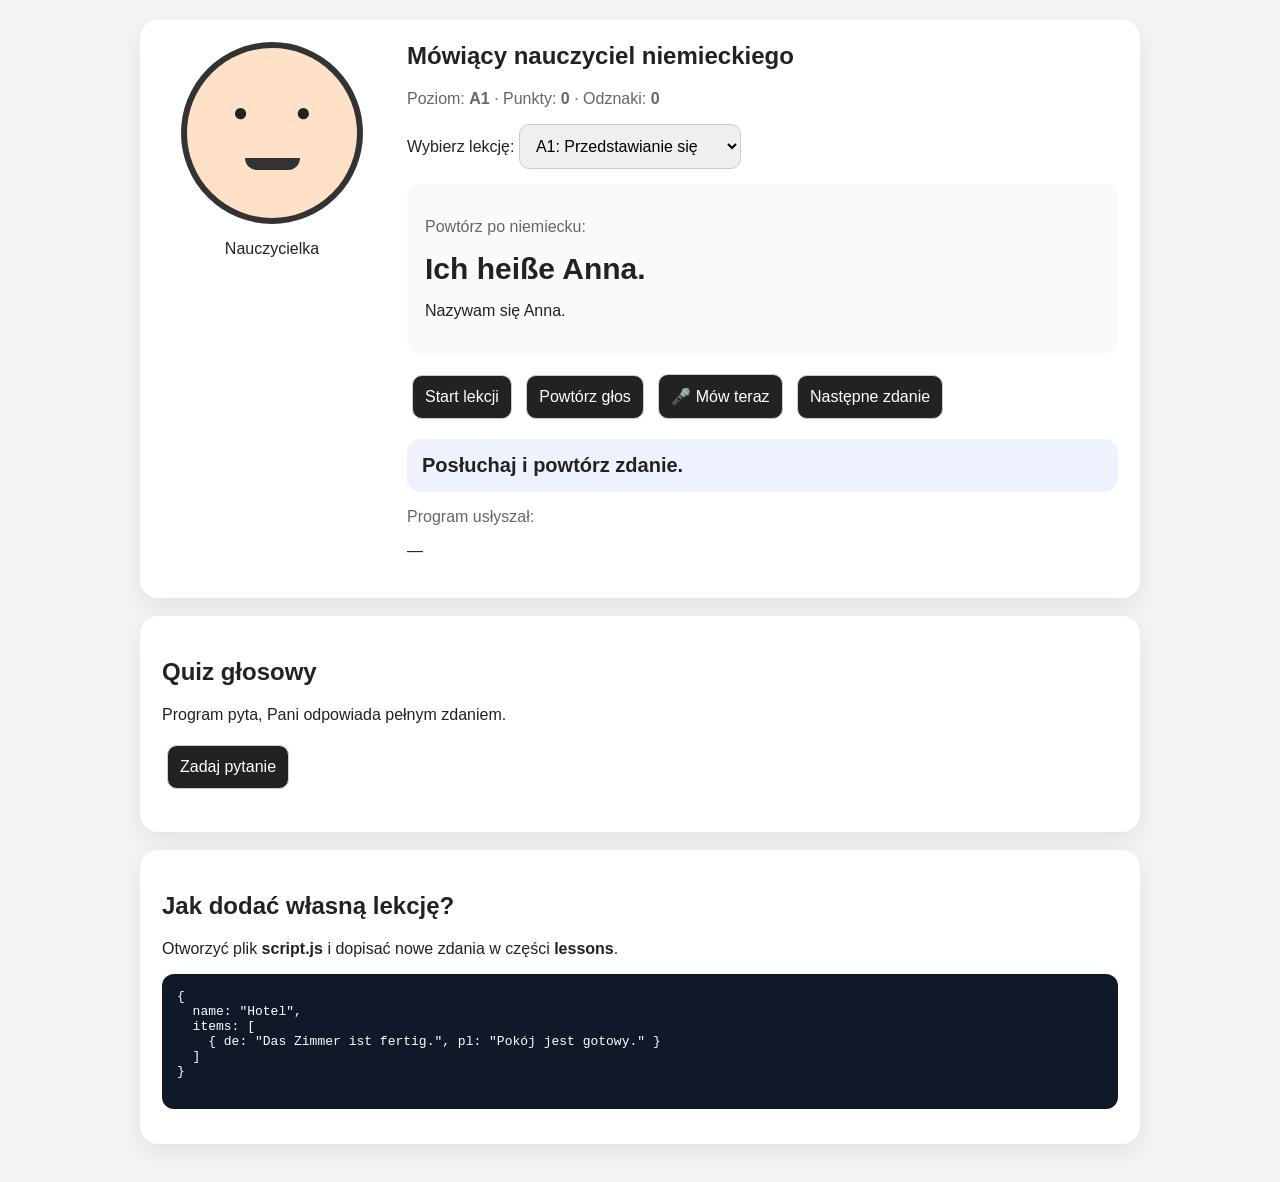
==== commit 545a2bba: "Add files via upload" ====
--- a/index.html
+++ b/index.html
@@ -3,73 +3,71 @@
 <head>
   <meta charset="UTF-8" />
   <meta name="viewport" content="width=device-width, initial-scale=1.0" />
-  <title>Anna Premium Deluxe</title>
+  <title>Mówiący Nauczyciel Niemieckiego A1/A2</title>
   <link rel="stylesheet" href="style.css" />
 </head>
 <body>
-<main class="app">
-  <header class="topbar">
-    <div>
-      <h1>Anna Premium Deluxe — nauczycielka niemieckiego</h1>
-      <p>Okulary · ciemne włosy z blond pasemkami · makijaż · animowane usta · naturalniejszy głos</p>
-    </div>
-    <div class="scorebox">⭐ Punkty: <b id="points">0</b><br>🏆 Odznaki: <b id="badges">0</b><br>📘 Poziom: <b id="level">A1</b></div>
-  </header>
+  <main class="app">
+    <section class="card hero">
+      <div class="avatar" id="avatar">
+        <div class="face">
+          <div class="eyes">● ●</div>
+          <div class="mouth" id="mouth"></div>
+        </div>
+        <p>Nauczycielka</p>
+      </div>
 
-  <section class="main-grid">
-    <section class="teacher-area">
-      <div class="stage">
-        <div class="teacher" id="teacher">
-          <div class="glow"></div>
-          <div class="hair-back"></div><div class="hair-side left"></div><div class="hair-side right"></div>
-          <div class="neck"></div>
-          <div class="body"><div class="shirt"></div><div class="necklace"></div></div>
-          <div class="head">
-            <div class="bang b1"></div><div class="bang b2"></div><div class="bang b3"></div>
-            <div class="brow left"></div><div class="brow right"></div>
-            <div class="eye left"><div class="iris"></div><div class="shine"></div></div>
-            <div class="eye right"><div class="iris"></div><div class="shine"></div></div>
-            <div class="glasses g-left"></div><div class="glasses g-right"></div><div class="glasses-bridge"></div>
-            <div class="nose"></div>
-            <div class="cheek left"></div><div class="cheek right"></div>
-            <div class="mouth"><div class="lip"></div><div class="teeth"></div><div class="tongue"></div></div>
-          </div>
-          <div class="speech" id="speechBubble">Hallo! Ich bin Anna.</div>
+      <div class="lesson">
+        <h1>Mówiący nauczyciel niemieckiego</h1>
+        <p class="small">Poziom: <strong id="level">A1</strong> · Punkty: <strong id="points">0</strong> · Odznaki: <strong id="badges">0</strong></p>
+
+        <label for="lessonSelect">Wybierz lekcję:</label>
+        <select id="lessonSelect"></select>
+
+        <div class="phrase-box">
+          <p class="label">Powtórz po niemiecku:</p>
+          <h2 id="phrase">Kliknij „Start lekcji”</h2>
+          <p id="translation"></p>
         </div>
-      </div>
-      <div class="answer-card">
-        <p class="label">Program usłyszał:</p>
-        <p id="heardText">—</p>
-        <p class="feedback" id="result">Kliknij „Start lekcji”.</p>
+
+        <div class="buttons">
+          <button id="startBtn">Start lekcji</button>
+          <button id="speakBtn">Powtórz głos</button>
+          <button id="listenBtn">🎤 Mów teraz</button>
+          <button id="nextBtn">Następne zdanie</button>
+        </div>
+
+        <div class="result" id="result">Tutaj pojawi się wynik wymowy.</div>
+
+        <div class="heard">
+          <p class="label">Program usłyszał:</p>
+          <p id="heardText">—</p>
+        </div>
       </div>
     </section>
 
-    <aside class="panel">
-      <section class="box">
-        <h2>Lekcja</h2>
-        <label for="lessonSelect">Wybierz temat:</label>
-        <select id="lessonSelect"></select>
-        <p class="label">Anna mówi:</p>
-        <h3 id="phrase">Ich heiße Anna.</h3>
-        <p id="translation">Nazywam się Anna.</p>
-        <button id="startBtn">▶ Start lekcji</button>
-        <button id="speakBtn">🔊 Powtórz głos</button>
-        <button id="listenBtn">🎤 Mów teraz</button>
-        <button id="nextBtn">➡ Następne zdanie</button>
-      </section>
-      <section class="box">
-        <h2>Postęp</h2>
-        <div class="progress"><div id="progressFill"></div></div>
-        <p id="progressText">Poziom A1</p>
-      </section>
-      <section class="box">
-        <h2>Quiz głosowy</h2>
-        <button id="quizBtn">Anna zadaje pytanie</button>
-        <p id="quizQuestion">—</p><p class="hint" id="quizHint"></p>
-      </section>
-    </aside>
-  </section>
-</main>
-<script src="script.js"></script>
+    <section class="card">
+      <h2>Quiz głosowy</h2>
+      <p>Program pyta, Pani odpowiada pełnym zdaniem.</p>
+      <button id="quizBtn">Zadaj pytanie</button>
+      <p id="quizQuestion"></p>
+      <p id="quizHint"></p>
+    </section>
+
+    <section class="card">
+      <h2>Jak dodać własną lekcję?</h2>
+      <p>Otworzyć plik <strong>script.js</strong> i dopisać nowe zdania w części <strong>lessons</strong>.</p>
+      <pre>
+{
+  name: "Hotel",
+  items: [
+    { de: "Das Zimmer ist fertig.", pl: "Pokój jest gotowy." }
+  ]
+}
+      </pre>
+    </section>
+  </main>
+
+  <script src="script.js"></script>
 </body>
 </html>
--- a/style.css
+++ b/style.css
@@ -1,119 +1,131 @@
-*{box-sizing:border-box}body{margin:0;font-family:Arial,sans-serif;background:linear-gradient(135deg,#eef5ff,#fff3ea);color:#1f2937}.app{max-width:1180px;margin:auto;padding:18px}.topbar,.teacher-area,.box,.answer-card{background:rgba(255,255,255,.92);border-radius:24px;box-shadow:0 12px 35px rgba(20,30,60,.1)}.topbar{padding:18px 22px;margin-bottom:18px;display:flex;justify-content:space-between;gap:16px}.topbar h1{margin:0 0 6px;font-size:28px}.topbar p{margin:0;color:#667085}.scorebox{min-width:175px;background:#fff;border:1px solid #edf0f5;border-radius:18px;padding:13px 16px;line-height:1.8}.main-grid{display:grid;grid-template-columns:1.35fr .9fr;gap:18px}.teacher-area{padding:18px}.stage{height:635px;border-radius:24px;background:radial-gradient(circle at 50% 18%,#fff,rgba(239,246,255,.75) 40%,#ddebff 100%);overflow:hidden;position:relative}.teacher{position:relative;width:100%;height:100%}.glow{position:absolute;width:390px;height:390px;left:50%;top:70px;transform:translateX(-50%);background:radial-gradient(circle,rgba(255,255,255,.95),rgba(255,255,255,0));border-radius:50%}.hair-back{position:absolute;width:270px;height:330px;left:50%;top:86px;transform:translateX(-50%);border-radius:48% 48% 42% 42%;background:linear-gradient(135deg,#8b4e2d,#3f2114);box-shadow:inset -26px -20px 0 rgba(0,0,0,.11)}.hair-side{position:absolute;width:90px;height:285px;top:140px;background:linear-gradient(135deg,#8b4e2d,#3f2114)}.hair-side.left{left:calc(50% - 150px);border-radius:80% 20% 70% 40%;transform:rotate(6deg)}.hair-side.right{right:calc(50% - 150px);border-radius:20% 80% 40% 70%;transform:rotate(-6deg)}.neck{position:absolute;width:76px;height:98px;background:linear-gradient(#f4c6a8,#e5a982);left:50%;top:335px;transform:translateX(-50%);border-radius:28px}.body{position:absolute;width:350px;height:235px;left:50%;top:418px;transform:translateX(-50%);background:linear-gradient(135deg,#2563eb,#0b3fb3);border-radius:120px 120px 0 0}.shirt{position:absolute;width:150px;height:145px;background:#fff7ed;left:50%;top:0;transform:translateX(-50%);clip-path:polygon(50% 100%,0 0,100% 0)}.necklace{position:absolute;width:58px;height:32px;border-bottom:3px solid rgba(255,215,120,.85);border-radius:50%;left:50%;top:35px;transform:translateX(-50%)}.head{position:absolute;width:226px;height:258px;background:linear-gradient(135deg,#ffd9bd,#efb38d);left:50%;top:118px;transform:translateX(-50%);border-radius:48% 48% 44% 44%;box-shadow:inset -12px -9px 0 rgba(0,0,0,.045);transform-origin:50% 86%}.teacher.speaking .head{animation:headTalk 1.15s infinite ease-in-out}.teacher.happy .head{animation:happyNod .75s ease-in-out}@keyframes headTalk{0%,100%{transform:translateX(-50%) rotate(-1deg) translateY(0)}50%{transform:translateX(-50%) rotate(1.4deg) translateY(-2px)}}@keyframes happyNod{0%,100%{transform:translateX(-50%) translateY(0)}50%{transform:translateX(-50%) translateY(-7px)}}.bang{position:absolute;top:-10px;background:linear-gradient(135deg,#9a5732,#4b2818)}.b1{width:125px;height:72px;left:5px;border-radius:80px 22px 80px 22px;transform:rotate(-13deg)}.b2{width:135px;height:76px;right:0;border-radius:25px 80px 22px 80px;transform:rotate(13deg)}.b3{width:86px;height:55px;left:72px;border-radius:50%}.brow{position:absolute;top:84px;width:50px;height:7px;background:#5c311d;border-radius:20px}.brow.left{left:47px;transform:rotate(-7deg)}.brow.right{right:47px;transform:rotate(7deg)}.eye{position:absolute;top:104px;width:43px;height:28px;background:#fff;border-radius:50%;border:2px solid rgba(0,0,0,.08);overflow:hidden;animation:blink 5.2s infinite}.eye.left{left:50px}.eye.right{right:50px}@keyframes blink{0%,90%,100%{transform:scaleY(1)}93%{transform:scaleY(.08)}95%{transform:scaleY(1)}}.iris{width:18px;height:18px;background:radial-gradient(circle at 35% 35%,#8ec5ff,#315777 65%,#142232);border-radius:50%;margin:4px auto}.shine{width:7px;height:7px;background:white;border-radius:50%;position:absolute;left:16px;top:6px}.nose{position:absolute;left:50%;top:131px;width:20px;height:36px;border-right:3px solid rgba(120,70,45,.28);border-bottom:3px solid rgba(120,70,45,.18);border-radius:0 0 15px 0;transform:translateX(-50%)}.cheek{position:absolute;top:153px;width:37px;height:17px;background:rgba(255,106,145,.22);border-radius:50%}.cheek.left{left:34px}.cheek.right{right:34px}.mouth{position:absolute;left:50%;top:184px;width:62px;height:19px;background:#8f1426;border-radius:0 0 42px 42px;transform:translateX(-50%);overflow:hidden;transition:all .12s;box-shadow:inset 0 -6px 0 rgba(0,0,0,.12)}.lip{height:4px;background:rgba(90,0,15,.45)}.teeth{height:7px;background:#fff}.tongue{width:44px;height:16px;background:#e95f73;border-radius:50%;margin:8px auto 0}.teacher.speaking .mouth{animation:mouthTalk .18s infinite alternate}.teacher.happy .mouth{width:74px;height:28px;border-radius:0 0 55px 55px}@keyframes mouthTalk{0%{width:46px;height:10px;border-radius:0 0 32px 32px}35%{width:58px;height:26px;border-radius:45%}70%{width:72px;height:42px;border-radius:50%}100%{width:54px;height:18px;border-radius:0 0 40px 40px}}.speech{position:absolute;right:28px;top:58px;max-width:335px;background:white;padding:18px 20px;border-radius:24px;font-size:22px;line-height:1.35;box-shadow:0 14px 38px rgba(0,0,0,.16)}.speech:after{content:"";position:absolute;left:-16px;bottom:33px;border-top:12px solid transparent;border-bottom:12px solid transparent;border-right:18px solid white}.answer-card{margin-top:16px;padding:18px}.label{color:#667085;margin-bottom:7px}#heardText{color:#1d4ed8;font-size:21px;font-weight:bold}.feedback{background:#eef6ff;border-radius:14px;padding:14px;font-size:19px;font-weight:bold}.panel{display:grid;gap:18px}.box{padding:20px}.box h2{margin-top:0}select,button{width:100%;font-size:17px;padding:13px;border-radius:14px;border:1px solid #d0d5dd;margin:6px 0}button{border:none;background:linear-gradient(135deg,#2563eb,#0d47c7);color:white;font-weight:bold;cursor:pointer}#phrase{font-size:27px;color:#1d4ed8;margin:8px 0}#translation,.hint{color:#667085}.progress{height:15px;background:#e5e7eb;border-radius:999px;overflow:hidden}#progressFill{height:100%;width:0;background:linear-gradient(90deg,#22c55e,#16a34a);transition:width .3s}@media(max-width:900px){.topbar,.main-grid{display:block}.scorebox,.panel{margin-top:16px}.stage{height:590px}.speech{left:18px;right:18px;top:auto;bottom:24px;max-width:none;font-size:19px}.speech:after{display:none}.hair-back{top:76px}.head{top:108px}.neck{top:325px}.body{top:405px}}
-
-/* Anna Premium Deluxe v5 — upiększona postać */
-.hair-back, .hair-side, .bang {
-  background: linear-gradient(135deg, #2b1812, #5b2f1d 55%, #1e100c);
+body {
+  margin: 0;
+  font-family: Arial, sans-serif;
+  background: #f3f4f6;
+  color: #222;
 }
 
-.hair-back::before {
-  content: "";
-  position: absolute;
-  width: 38px;
-  height: 285px;
-  left: 62px;
-  top: 32px;
-  background: linear-gradient(180deg, #f2d08a, #b87932, #f6d99b);
-  border-radius: 60% 30% 60% 40%;
-  opacity: 0.9;
-  transform: rotate(5deg);
+.app {
+  max-width: 1000px;
+  margin: 0 auto;
+  padding: 20px;
 }
 
-.hair-back::after {
-  content: "";
-  position: absolute;
-  width: 24px;
-  height: 250px;
-  right: 58px;
-  top: 46px;
-  background: linear-gradient(180deg, #f7d891, #a96524, #f3ca74);
-  border-radius: 40% 60% 40% 60%;
-  opacity: 0.82;
-  transform: rotate(-7deg);
+.card {
+  background: white;
+  border-radius: 18px;
+  padding: 22px;
+  margin-bottom: 18px;
+  box-shadow: 0 8px 25px rgba(0,0,0,0.08);
 }
 
-.hair-side.left::after {
-  content: "";
-  position: absolute;
-  width: 18px;
-  height: 230px;
-  left: 30px;
-  top: 22px;
-  background: linear-gradient(180deg, #f5d58f, #b8752d);
+.hero {
+  display: grid;
+  grid-template-columns: 220px 1fr;
+  gap: 25px;
+}
+
+.avatar {
+  text-align: center;
+}
+
+.face {
+  width: 170px;
+  height: 170px;
   border-radius: 50%;
+  background: #ffe1c7;
+  margin: 0 auto;
+  display: flex;
+  flex-direction: column;
+  justify-content: center;
+  align-items: center;
+  border: 6px solid #333;
+}
+
+.eyes {
+  font-size: 26px;
+  letter-spacing: 20px;
+  margin-left: 20px;
+}
+
+.mouth {
+  width: 55px;
+  height: 12px;
+  margin-top: 30px;
+  background: #333;
+  border-radius: 0 0 30px 30px;
+}
+
+.avatar.speaking .mouth {
+  animation: talk 0.25s infinite alternate;
+}
+
+@keyframes talk {
+  from { height: 8px; width: 45px; }
+  to { height: 32px; width: 65px; border-radius: 50%; }
+}
+
+h1 {
+  margin-top: 0;
+}
+
+.small, .label {
+  color: #666;
+}
+
+select, button {
+  font-size: 16px;
+  padding: 12px;
+  border-radius: 10px;
+  border: 1px solid #ccc;
+}
+
+button {
+  cursor: pointer;
+  background: #222;
+  color: white;
+  margin: 5px;
+}
+
+button:hover {
   opacity: 0.85;
 }
 
-.b1::after {
-  content: "";
-  position: absolute;
-  width: 18px;
-  height: 62px;
-  left: 38px;
-  top: 4px;
-  background: linear-gradient(180deg, #f6d98f, #c08134);
-  border-radius: 50%;
-  opacity: 0.9;
+.phrase-box {
+  background: #f8fafc;
+  padding: 18px;
+  border-radius: 14px;
+  margin: 15px 0;
 }
 
-.glasses {
-  position: absolute;
-  top: 99px;
-  width: 58px;
-  height: 38px;
-  border: 4px solid #2f3440;
-  border-radius: 45% 45% 50% 50%;
-  background: rgba(255,255,255,0.10);
-  z-index: 8;
-  box-shadow: inset 0 0 10px rgba(255,255,255,0.25);
+.phrase-box h2 {
+  font-size: 30px;
+  margin: 5px 0;
 }
 
-.g-left { left: 40px; }
-.g-right { right: 40px; }
-
-.glasses-bridge {
-  position: absolute;
-  top: 116px;
-  left: 50%;
-  width: 28px;
-  height: 5px;
-  background: #2f3440;
-  transform: translateX(-50%);
-  border-radius: 8px;
-  z-index: 9;
+.result {
+  font-size: 20px;
+  font-weight: bold;
+  padding: 15px;
+  border-radius: 14px;
+  background: #eef2ff;
+  margin-top: 15px;
 }
 
-.eye {
-  z-index: 5;
+.heard {
+  margin-top: 15px;
 }
 
-.brow {
-  height: 6px;
-  background: #2a1710;
+pre {
+  background: #111827;
+  color: white;
+  padding: 15px;
+  border-radius: 12px;
+  overflow-x: auto;
 }
 
-.cheek {
-  background: rgba(244, 85, 130, 0.30);
-  width: 42px;
-  height: 19px;
+@media (max-width: 700px) {
+  .hero {
+    grid-template-columns: 1fr;
+  }
 }
-
-.mouth {
-  background: #8a102a;
-  box-shadow: inset 0 -6px 0 rgba(0,0,0,.15), 0 2px 8px rgba(172,20,52,.18);
-}
-
-.head {
-  background: linear-gradient(135deg, #ffd8bf, #efad86);
-}
-
-.iris {
-  background: radial-gradient(circle at 35% 35%, #b7e5ff, #3c6b8a 65%, #102030);
-}
-
-.speech {
-  border: 1px solid rgba(37,99,235,.08);
-}
-
-body {
-  background: linear-gradient(135deg, #eef5ff, #fff1e7 55%, #f7e8ff);
-}
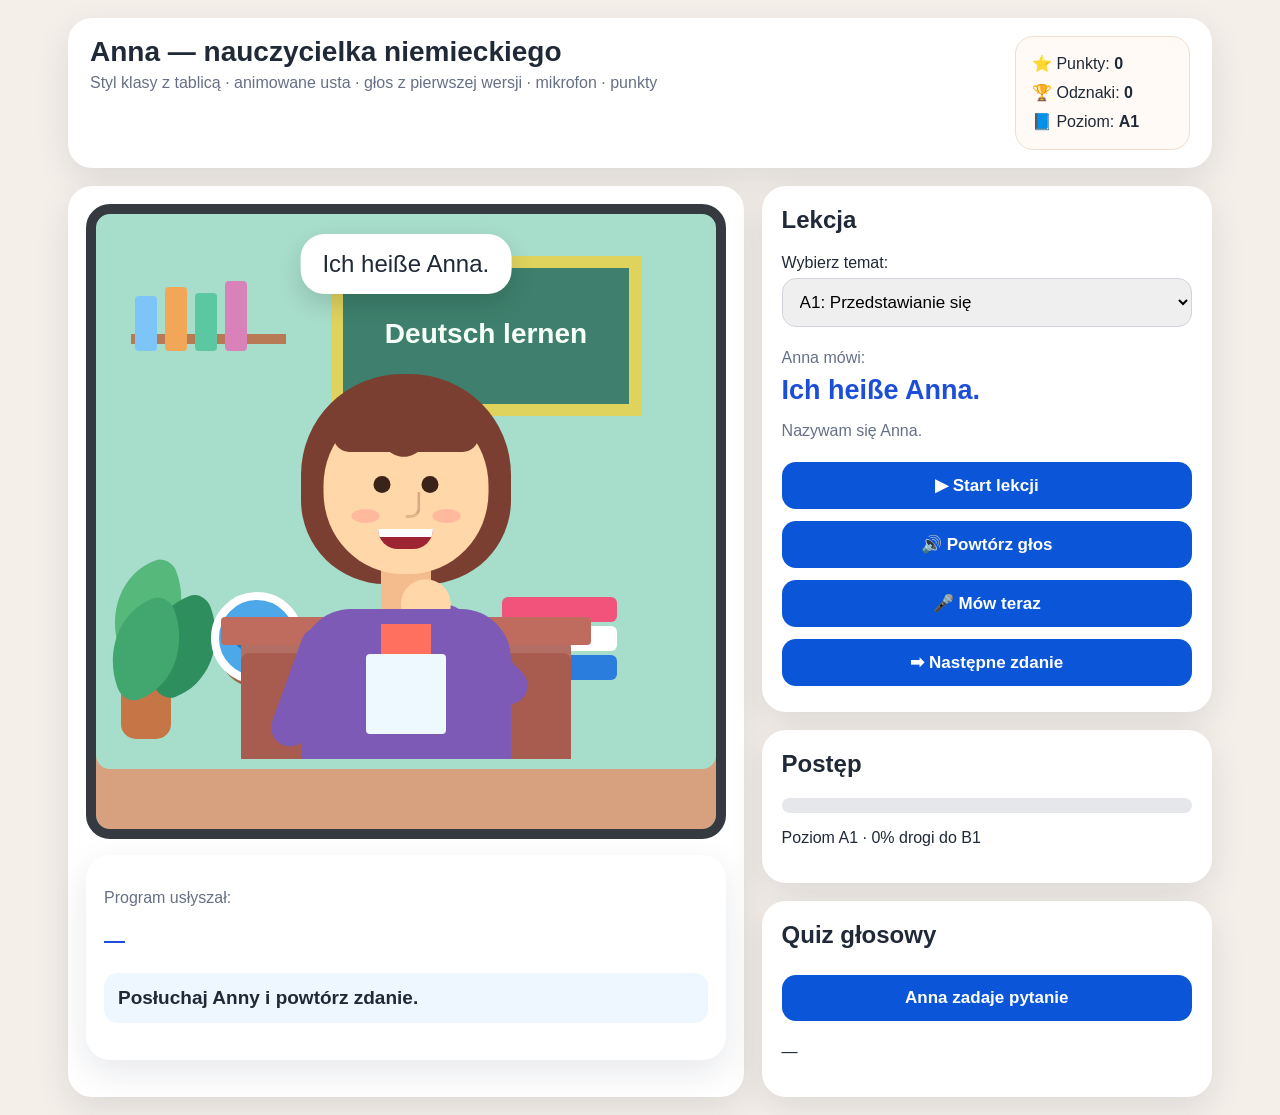
==== commit 04768867: "Add files via upload" ====
--- a/index.html
+++ b/index.html
@@ -3,71 +3,92 @@
 <head>
   <meta charset="UTF-8" />
   <meta name="viewport" content="width=device-width, initial-scale=1.0" />
-  <title>Mówiący Nauczyciel Niemieckiego A1/A2</title>
+  <title>Anna — nauczycielka w klasie</title>
   <link rel="stylesheet" href="style.css" />
 </head>
 <body>
-  <main class="app">
-    <section class="card hero">
-      <div class="avatar" id="avatar">
-        <div class="face">
-          <div class="eyes">● ●</div>
-          <div class="mouth" id="mouth"></div>
+<main class="app">
+  <header class="topbar">
+    <div>
+      <h1>Anna — nauczycielka niemieckiego</h1>
+      <p>Styl klasy z tablicą · animowane usta · głos z pierwszej wersji · mikrofon · punkty</p>
+    </div>
+    <div class="scorebox">
+      ⭐ Punkty: <b id="points">0</b><br>
+      🏆 Odznaki: <b id="badges">0</b><br>
+      📘 Poziom: <b id="level">A1</b>
+    </div>
+  </header>
+
+  <section class="main-grid">
+    <section class="teacher-area">
+      <div class="classroom">
+        <div class="shelf"><span></span><span></span><span></span><span></span></div>
+        <div class="board">Deutsch lernen</div>
+        <div class="plant"></div>
+        <div class="globe"></div>
+        <div class="books"><i></i><i></i><i></i></div>
+
+        <div class="teacher" id="teacher">
+          <div class="hair-back"></div>
+          <div class="head">
+            <div class="hair-front"></div>
+            <div class="eye left"><span></span></div>
+            <div class="eye right"><span></span></div>
+            <div class="nose"></div>
+            <div class="cheek left"></div>
+            <div class="cheek right"></div>
+            <div class="mouth"><div class="teeth"></div></div>
+          </div>
+          <div class="neck"></div>
+          <div class="body"><div class="jacket"></div><div class="shirt"></div></div>
+          <div class="arm left"></div>
+          <div class="arm right"><div class="hand wave"></div></div>
+          <div class="paper"></div>
         </div>
-        <p>Nauczycielka</p>
+
+        <div class="desk"></div>
+        <div class="speech" id="speechBubble">Hallo! Ich bin Anna.</div>
       </div>
 
-      <div class="lesson">
-        <h1>Mówiący nauczyciel niemieckiego</h1>
-        <p class="small">Poziom: <strong id="level">A1</strong> · Punkty: <strong id="points">0</strong> · Odznaki: <strong id="badges">0</strong></p>
-
-        <label for="lessonSelect">Wybierz lekcję:</label>
-        <select id="lessonSelect"></select>
-
-        <div class="phrase-box">
-          <p class="label">Powtórz po niemiecku:</p>
-          <h2 id="phrase">Kliknij „Start lekcji”</h2>
-          <p id="translation"></p>
-        </div>
-
-        <div class="buttons">
-          <button id="startBtn">Start lekcji</button>
-          <button id="speakBtn">Powtórz głos</button>
-          <button id="listenBtn">🎤 Mów teraz</button>
-          <button id="nextBtn">Następne zdanie</button>
-        </div>
-
-        <div class="result" id="result">Tutaj pojawi się wynik wymowy.</div>
-
-        <div class="heard">
-          <p class="label">Program usłyszał:</p>
-          <p id="heardText">—</p>
-        </div>
+      <div class="answer-card">
+        <p class="label">Program usłyszał:</p>
+        <p id="heardText">—</p>
+        <p class="feedback" id="result">Kliknij „Start lekcji”.</p>
       </div>
     </section>
 
-    <section class="card">
-      <h2>Quiz głosowy</h2>
-      <p>Program pyta, Pani odpowiada pełnym zdaniem.</p>
-      <button id="quizBtn">Zadaj pytanie</button>
-      <p id="quizQuestion"></p>
-      <p id="quizHint"></p>
-    </section>
+    <aside class="panel">
+      <section class="box">
+        <h2>Lekcja</h2>
+        <label for="lessonSelect">Wybierz temat:</label>
+        <select id="lessonSelect"></select>
 
-    <section class="card">
-      <h2>Jak dodać własną lekcję?</h2>
-      <p>Otworzyć plik <strong>script.js</strong> i dopisać nowe zdania w części <strong>lessons</strong>.</p>
-      <pre>
-{
-  name: "Hotel",
-  items: [
-    { de: "Das Zimmer ist fertig.", pl: "Pokój jest gotowy." }
-  ]
-}
-      </pre>
-    </section>
-  </main>
+        <p class="label">Anna mówi:</p>
+        <h3 id="phrase">Ich heiße Anna.</h3>
+        <p id="translation">Nazywam się Anna.</p>
 
-  <script src="script.js"></script>
+        <button id="startBtn">▶ Start lekcji</button>
+        <button id="speakBtn">🔊 Powtórz głos</button>
+        <button id="listenBtn">🎤 Mów teraz</button>
+        <button id="nextBtn">➡ Następne zdanie</button>
+      </section>
+
+      <section class="box">
+        <h2>Postęp</h2>
+        <div class="progress"><div id="progressFill"></div></div>
+        <p id="progressText">Poziom A1</p>
+      </section>
+
+      <section class="box">
+        <h2>Quiz głosowy</h2>
+        <button id="quizBtn">Anna zadaje pytanie</button>
+        <p id="quizQuestion">—</p>
+        <p class="hint" id="quizHint"></p>
+      </section>
+    </aside>
+  </section>
+</main>
+<script src="script.js"></script>
 </body>
 </html>
--- a/style.css
+++ b/style.css
@@ -1,131 +1,51 @@
-body {
-  margin: 0;
-  font-family: Arial, sans-serif;
-  background: #f3f4f6;
-  color: #222;
-}
-
-.app {
-  max-width: 1000px;
-  margin: 0 auto;
-  padding: 20px;
-}
-
-.card {
-  background: white;
-  border-radius: 18px;
-  padding: 22px;
-  margin-bottom: 18px;
-  box-shadow: 0 8px 25px rgba(0,0,0,0.08);
-}
-
-.hero {
-  display: grid;
-  grid-template-columns: 220px 1fr;
-  gap: 25px;
-}
-
-.avatar {
-  text-align: center;
-}
-
-.face {
-  width: 170px;
-  height: 170px;
-  border-radius: 50%;
-  background: #ffe1c7;
-  margin: 0 auto;
-  display: flex;
-  flex-direction: column;
-  justify-content: center;
-  align-items: center;
-  border: 6px solid #333;
-}
-
-.eyes {
-  font-size: 26px;
-  letter-spacing: 20px;
-  margin-left: 20px;
-}
-
-.mouth {
-  width: 55px;
-  height: 12px;
-  margin-top: 30px;
-  background: #333;
-  border-radius: 0 0 30px 30px;
-}
-
-.avatar.speaking .mouth {
-  animation: talk 0.25s infinite alternate;
-}
-
-@keyframes talk {
-  from { height: 8px; width: 45px; }
-  to { height: 32px; width: 65px; border-radius: 50%; }
-}
-
-h1 {
-  margin-top: 0;
-}
-
-.small, .label {
-  color: #666;
-}
-
-select, button {
-  font-size: 16px;
-  padding: 12px;
-  border-radius: 10px;
-  border: 1px solid #ccc;
-}
-
-button {
-  cursor: pointer;
-  background: #222;
-  color: white;
-  margin: 5px;
-}
-
-button:hover {
-  opacity: 0.85;
-}
-
-.phrase-box {
-  background: #f8fafc;
-  padding: 18px;
-  border-radius: 14px;
-  margin: 15px 0;
-}
-
-.phrase-box h2 {
-  font-size: 30px;
-  margin: 5px 0;
-}
-
-.result {
-  font-size: 20px;
-  font-weight: bold;
-  padding: 15px;
-  border-radius: 14px;
-  background: #eef2ff;
-  margin-top: 15px;
-}
-
-.heard {
-  margin-top: 15px;
-}
-
-pre {
-  background: #111827;
-  color: white;
-  padding: 15px;
-  border-radius: 12px;
-  overflow-x: auto;
-}
-
-@media (max-width: 700px) {
-  .hero {
-    grid-template-columns: 1fr;
-  }
-}
+*{box-sizing:border-box}
+body{margin:0;font-family:Arial,sans-serif;background:#f4efe9;color:#1f2937}
+.app{max-width:1180px;margin:auto;padding:18px}
+.topbar,.teacher-area,.box,.answer-card{background:#fff;border-radius:24px;box-shadow:0 12px 35px rgba(20,30,60,.10)}
+.topbar{padding:18px 22px;margin-bottom:18px;display:flex;justify-content:space-between;gap:16px}
+.topbar h1{margin:0 0 6px;font-size:28px}.topbar p{margin:0;color:#667085}
+.scorebox{min-width:175px;background:#fffaf5;border:1px solid #f0ded0;border-radius:18px;padding:13px 16px;line-height:1.8}
+.main-grid{display:grid;grid-template-columns:1.35fr .9fr;gap:18px}
+.teacher-area{padding:18px}
+.classroom{height:635px;border-radius:24px;background:#a7ddcb;position:relative;overflow:hidden;border:10px solid #343a40;box-shadow:inset 0 -60px 0 #d7a17f}
+.board{position:absolute;left:235px;top:42px;width:310px;height:160px;background:#3e806d;border:12px solid #dfd35e;color:#f7fff8;text-align:center;padding-top:50px;font-size:28px;font-weight:bold}
+.shelf{position:absolute;left:35px;top:55px;width:155px;height:75px;border-bottom:10px solid #b87955}
+.shelf span{display:inline-block;width:22px;height:55px;margin:12px 4px 0;border-radius:4px;background:#7dc4f7}
+.shelf span:nth-child(2){background:#f1a658;height:64px}.shelf span:nth-child(3){background:#5cc8a2;height:58px}.shelf span:nth-child(4){background:#d882b9;height:70px}
+.plant{position:absolute;left:0;bottom:90px;width:95px;height:150px}
+.plant:before{content:"";position:absolute;bottom:0;left:25px;width:50px;height:60px;background:#c57546;border-radius:0 0 15px 15px}
+.plant:after{content:"";position:absolute;bottom:45px;left:10px;width:80px;height:90px;background:#42a66f;border-radius:80% 20% 80% 20%;transform:rotate(-20deg);box-shadow:35px 10px 0 #2f8e5d,15px -35px 0 #56b87b}
+.globe{position:absolute;left:115px;bottom:145px;width:92px;height:92px;background:#4da8e9;border-radius:50%;border:8px solid #fff;box-shadow:0 12px 0 -8px #9b6a48}
+.globe:before{content:"";position:absolute;left:15px;top:20px;width:55px;height:35px;background:#1870b8;border-radius:50%;opacity:.8}
+.books{position:absolute;right:95px;bottom:145px}.books i{display:block;width:115px;height:25px;margin:4px;border-radius:6px;background:#f2537a}.books i:nth-child(2){background:#fff}.books i:nth-child(3){background:#2b7ddd}
+.desk{position:absolute;left:145px;right:145px;bottom:70px;height:120px;background:#a85b4f;border-radius:8px 8px 0 0;box-shadow:inset 0 14px 0 rgba(255,255,255,.12)}
+.desk:before{content:"";position:absolute;left:-20px;right:-20px;top:-22px;height:28px;background:#bf6b5d;border-radius:4px}
+.teacher{position:absolute;left:50%;top:160px;width:330px;height:380px;transform:translateX(-50%);z-index:4}
+.hair-back{position:absolute;left:50%;top:0;width:210px;height:210px;transform:translateX(-50%);background:#7b3f31;border-radius:48% 48% 40% 40%}
+.head{position:absolute;left:50%;top:30px;width:165px;height:170px;transform:translateX(-50%);background:#ffd7a9;border-radius:48%;z-index:5}
+.hair-front{position:absolute;left:10px;top:-10px;width:145px;height:58px;background:#7b3f31;border-radius:80px 80px 30px 30px}
+.hair-front:before{content:"";position:absolute;left:55px;top:-5px;width:45px;height:70px;background:#7b3f31;border-radius:0 0 60px 60px;transform:rotate(35deg)}
+.eye{position:absolute;top:72px;width:17px;height:17px;background:#3a2419;border-radius:50%;animation:blink 5s infinite}.eye.left{left:50px}.eye.right{right:50px}
+@keyframes blink{0%,92%,100%{transform:scaleY(1)}95%{transform:scaleY(.1)}}
+.nose{position:absolute;left:50%;top:88px;width:15px;height:26px;border-right:3px solid rgba(120,70,45,.3);border-bottom:3px solid rgba(120,70,45,.22);border-radius:0 0 10px 0}
+.cheek{position:absolute;top:105px;width:28px;height:14px;background:rgba(255,116,130,.3);border-radius:50%}.cheek.left{left:28px}.cheek.right{right:28px}
+.mouth{position:absolute;left:50%;top:125px;width:55px;height:20px;transform:translateX(-50%);background:#9d2430;border-radius:0 0 40px 40px;overflow:hidden}
+.teeth{height:8px;background:#fff}.teacher.speaking .mouth{animation:talk .18s infinite alternate}
+@keyframes talk{0%{height:10px;width:42px}50%{height:30px;width:58px;border-radius:45%}100%{height:42px;width:66px;border-radius:50%}}
+.teacher.speaking .head{animation:headmove 1.1s infinite ease-in-out}
+@keyframes headmove{0%,100%{transform:translateX(-50%) rotate(-1deg)}50%{transform:translateX(-50%) rotate(1.5deg)}}
+.neck{position:absolute;left:50%;top:185px;width:50px;height:65px;transform:translateX(-50%);background:#f4bb8d;z-index:2}
+.body{position:absolute;left:50%;top:235px;width:210px;height:150px;transform:translateX(-50%);z-index:3}
+.jacket{position:absolute;inset:0;background:#7d5ab6;border-radius:50px 50px 0 0}.shirt{position:absolute;left:80px;top:15px;width:50px;height:90px;background:#ff705e}
+.arm{position:absolute;top:250px;width:38px;height:125px;background:#7d5ab6;border-radius:20px;z-index:2}.arm.left{left:45px;transform:rotate(20deg)}.arm.right{right:30px;top:200px;transform:rotate(-45deg);transform-origin:bottom}
+.hand{position:absolute;top:-35px;left:-7px;width:50px;height:50px;background:#ffd7a9;border-radius:50%}
+.wave{animation:wave 1.4s infinite ease-in-out;transform-origin:bottom center}
+@keyframes wave{0%,100%{transform:rotate(-12deg)}50%{transform:rotate(18deg)}}
+.paper{position:absolute;left:125px;top:280px;width:80px;height:80px;background:#eef8ff;border-radius:4px;z-index:5}
+.speech{position:absolute;left:50%;top:20px;transform:translateX(-50%);background:#fff;border-radius:24px;padding:16px 22px;font-size:24px;box-shadow:0 10px 25px rgba(0,0,0,.14);z-index:10}
+.answer-card{margin-top:16px;padding:18px}.label{color:#667085;margin-bottom:7px}#heardText{color:#1d4ed8;font-size:21px;font-weight:bold}.feedback{background:#eef6ff;border-radius:14px;padding:14px;font-size:19px;font-weight:bold}
+.panel{display:grid;gap:18px}.box{padding:20px}.box h2{margin-top:0}
+select,button{width:100%;font-size:17px;padding:13px;border-radius:14px;border:1px solid #d0d5dd;margin:6px 0}
+button{border:none;background:#0b55d9;color:white;font-weight:bold;cursor:pointer}#phrase{font-size:27px;color:#1d4ed8;margin:8px 0}#translation,.hint{color:#667085}
+.progress{height:15px;background:#e5e7eb;border-radius:999px;overflow:hidden}#progressFill{height:100%;width:0;background:#22c55e;transition:width .3s}
+@media(max-width:900px){.topbar,.main-grid{display:block}.scorebox,.panel{margin-top:16px}.classroom{height:560px}.board{left:140px;width:260px}.desk{left:50px;right:50px}.speech{font-size:18px;left:50%;top:14px}.teacher{transform:translateX(-50%) scale(.9);top:150px}}
